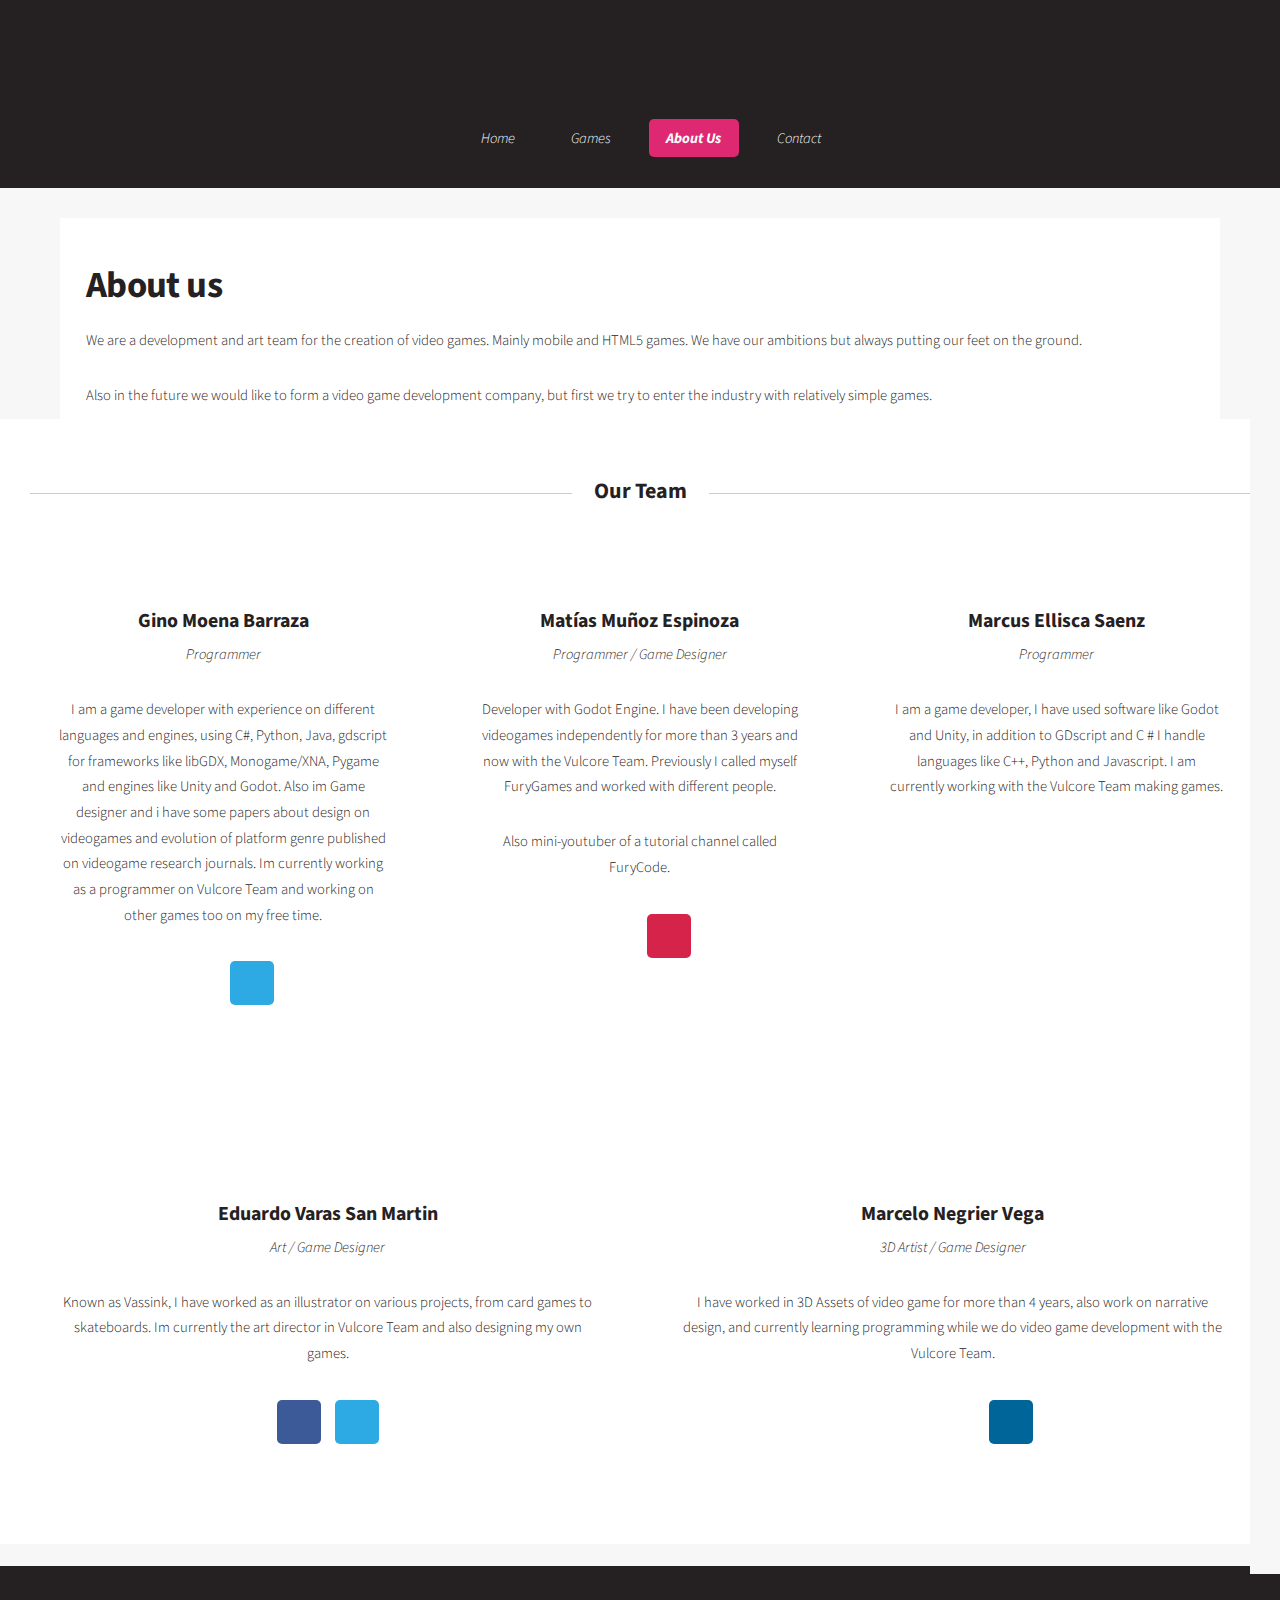
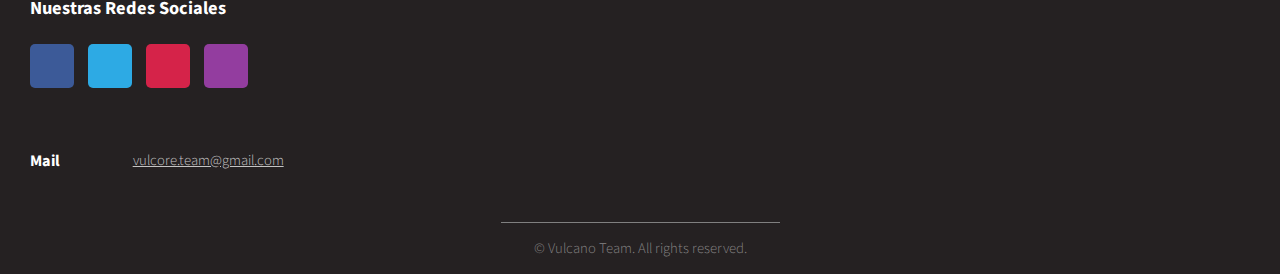
==== about.html @ 1174a791 "Cambios" ====
<!DOCTYPE HTML>
<html>
	<head>
		<title>About us Vulcore Team</title>
		<meta charset="utf-8" />
		<meta name="viewport" content="width=device-width, initial-scale=1, user-scalable=no" />
		<link rel="stylesheet" href="assets/css/main.css" />
		<link rel="icon" type="image/png" href="images/favicon.png">
	</head>
	<body class="right-sidebar is-preload">
		<div id="page-wrapper">

			<!-- Header -->
				<section id="header">

					<!-- Logo -->
						<a href="index.html" class="logo"></a>

					<!-- Nav -->
						<nav id="nav">
							<ul>
								<li><a href="index.html">Home</a></li>
								<li>
									<a href="#">Games</a>
									<ul>
										<li><a href="https://vulcoreteam.itch.io/gateguards">Gateguards (2020)</a></li>
										<li><a href="https://vulcoreteam.itch.io/crazy-crabs">Crazy Crabs (2020)</a></li>
									</ul>
								</li>
								<li class="current"><a href="about.html">About Us</a></li>
								<li><a href="contact.html">Contact</a></li>
							</ul>
						</nav>
				</section>

			<!-- Main -->
				<section id="main">
					<div class="container">
						<div class="container">

						<!-- Content -->
							<article class="box post">
								<header>
									<h2>About us</h2>
								</header>
								<p>
									We are a development and art team for the creation of video games. Mainly mobile and HTML5 games. We have our ambitions but always putting our feet on the ground.
								</p>
								<p>
									Also in the future we would like to form a video game development company, but first we try to enter the industry with relatively simple games.
								</p>
							</article>

						</div>
						<div class="row">
							<div class="col-12">

								<!-- Team -->
									<section id="team">
										<header class="major">
											<h2>Our Team</h2>
										</header>
										<div class="row">
											<div class="col-4 col-6-medium col-12-small">
												<section class="box team">
													<a href="#" class="featured"><img src="images/gino.jpg" alt="" /></a>
													<header>
														<h3>Gino Moena Barraza</h3>
														<p>Programmer</p>
													</header>
													<p>I am a game developer with experience on different languages and engines, using C#, Python, Java, gdscript for frameworks like libGDX, Monogame/XNA, Pygame and engines like Unity and Godot. Also im Game designer and i  have some papers about design on videogames and evolution of platform genre published on videogame research journals. Im currently working as a programmer on Vulcore Team and working on other games too on my free time.</p>
													<footer>
														<ul class="social">
															<li><a class="itch" href="https://ginomoena.itch.io/"><span class="label"></span></a></li>
															<li><a class="icon brands fa-twitter" href="https://twitter.com/ginomoena"><span class="label">Twitter</span></a></li>
														</ul>
													</footer>
												</section>
											</div>
											<div class="col-4 col-6-medium col-12-small">
												<section class="box team">
													<a href="#" class="featured"><img src="images/matias.jpg" alt="" /></a>
													<header>
														<h3>Matías Muñoz Espinoza</h3>
														<p>Programmer / Game Designer</p>
													</header>
													<p>Developer with Godot Engine. I have been developing videogames independently for more than 3 years and now with the Vulcore Team. Previously I called myself FuryGames and worked with different people.</p>
													<p>Also mini-youtuber of a tutorial channel called FuryCode.</p>
													<footer>
														<ul class="social">
															<li><a class="itch" href="https://furygames.itch.io/"><span class="label"></span></a></li>
															<li><a class="icon brands fa-youtube" href="https://www.youtube.com/channel/UCSQ1hjr0lhdMrqIXuoMk_UA"><span class="label">Youtube</span></a></li>
														</ul>
													</footer>
												</section>
											</div>
											<div class="col-4 col-6-medium col-12-small">
												<section class="box team">
													<a href="#" class="featured"><img src="images/marcus.jpg" alt="" /></a>
													<header>
														<h3>Marcus Ellisca Saenz</h3>
														<p>Programmer</p>
													</header>
													<p>I am a game developer, I have used software like Godot and Unity, in addition to GDscript and C # I handle languages ​​like C++, Python and Javascript. I am currently working with the Vulcore Team making games.</p>
													<footer>
														<ul class="social">
															<li><a class="itch" href="https://mkzuo.itch.io/"><span class="label"></span></a></li>
														</ul>
													</footer>
												</section>
											</div>
											<div class="col-6 col-6-medium col-12-small">
												<section class="box team">
													<a href="#" class="featured"><img src="images/eduardo.jpg" alt="" /></a>
													<header>
														<h3>Eduardo Varas San Martin</h3>
														<p>Art / Game Designer</p>
													</header>
													<p>Known as Vassink, I have worked as an illustrator on various projects, from card games to skateboards. Im currently the art director in Vulcore Team and also designing my own games.</p>
													<footer>
														<ul class="social">
															<li><a class="icon brands fa-facebook-f" href="https://www.facebook.com/vassinkArt/"><span class="label">Facebook</span></a></li>
															<li><a class="icon brands fa-twitter" href="https://twitter.com/vassink_"><span class="label">Twitter</span></a></li>
														</ul>
													</footer>
												</section>
											</div>
											<div class="col-6 col-12-medium col-12-small">
												<section class="box team">
													<a href="#" class="featured"><img src="images/marcelo.jpg" alt="" /></a>
													<header>
														<h3>Marcelo Negrier Vega</h3>
														<p>3D Artist / Game Designer</p>
													</header>
													<p>I have worked in 3D Assets of video game for more than 4 years, also work on narrative design, and currently learning programming while we do video game development with the Vulcore Team.</p>
													<footer>
														<ul class="social">
															<li><a class="sketchfab" href="https://sketchfab.com/Reirgen"><span class="label"></span></a></li>
															<li><a class="artstation" href="https://www.artstation.com/strell"><span class="label"></span></a></li>
															<li><a class="icon brands fa-linkedin-in" href="https://www.linkedin.com/in/marcelonegrier/"><span class="label">LinkedIn</span></a></li>
														</ul>
													</footer>
												</section>
											</div>
										</div>
									</section>
							</div>
						</div>
					</div>
				</section>

			<!-- Footer -->
				<section id="footer">
					<div class="container">
						<div id="footer-container" class="row">
							<div class="col-12">
								<section>
									<header>
										<h2>Nuestras Redes Sociales</h2>
									</header>
									<ul class="social">
										<li><a class="icon brands fa-facebook-f" href="https://www.facebook.com/VulcoreTeam/"><span class="label">Facebook</span></a></li>
										<li><a class="icon brands fa-twitter" href="https://twitter.com/Vulcore_Team"><span class="label">Twitter</span></a></li>
										<li><a class="icon brands fa-youtube" href="https://www.youtube.com/channel/UC_HPKXx9qZYIV3cTDqmwYTA/videos"><span class="label">Youtube</span></a></li>
										<li><a class="icon brands fa-instagram" href="https://www.instagram.com/vulcore/"><span class="label">Instagram</span></a></li>
										<li><a class="icon brands fa-github" href="https://github.com/TheVulcoreTeam/"><span class="label">Github</span></a></li>
									</ul>
									<ul class="contact">
										<li>
											<h3>Mail</h3>
											<p><a href="#">vulcore.team@gmail.com</a></p>
										</li>
									</ul>
								</section>
							</div>
							<div class="col-12">
								<!-- Copyright -->
									<div id="copyright">
										<ul class="links">
											<li>&copy; Vulcano Team. All rights reserved.</li>
										</ul>
									</div>

							</div>
						</div>
					</div>
				</section>

		</div>

		<!-- Scripts -->
			<script src="assets/js/jquery.min.js"></script>
			<script src="assets/js/jquery.dropotron.min.js"></script>
			<script src="assets/js/browser.min.js"></script>
			<script src="assets/js/breakpoints.min.js"></script>
			<script src="assets/js/util.js"></script>
			<script src="assets/js/main.js"></script>

	</body>
</html>
---- assets/css/main.css ----
@import url("fontawesome-all.min.css");
@import url("https://fonts.googleapis.com/css?family=Source+Sans+Pro:300,400,700,900,300italic");
html, body, div, span, applet, object,
iframe, h1, h2, h3, h4, h5, h6, p, blockquote,
pre, a, abbr, acronym, address, big, cite,
code, del, dfn, em, img, ins, kbd, q, s, samp,
small, strike, strong, sub, sup, tt, var, b,
u, i, center, dl, dt, dd, ol, ul, li, fieldset,
form, label, legend, table, caption, tbody,
tfoot, thead, tr, th, td, article, aside,
canvas, details, embed, figure, figcaption,
footer, header, hgroup, menu, nav, output, ruby,
section, summary, time, mark, audio, video {
	margin: 0;
	padding: 0;
	border: 0;
	font-size: 100%;
	font: inherit;
	vertical-align: baseline;}

article, aside, details, figcaption, figure,
footer, header, hgroup, menu, nav, section {
	display: block;}

body {
	line-height: 1;
}

ol, ul {
	list-style: none;
}

blockquote, q {
	quotes: none;
}

	blockquote:before, blockquote:after, q:before, q:after {
		content: '';
		content: none;
	}

table {
	border-collapse: collapse;
	border-spacing: 0;
}

body {
	-webkit-text-size-adjust: none;
}

mark {
	background-color: transparent;
	color: inherit;
}

input::-moz-focus-inner {
	border: 0;
	padding: 0;
}

input, select, textarea {
	-moz-appearance: none;
	-webkit-appearance: none;
	-ms-appearance: none;
	appearance: none;
}

/* Basic */

	html {
		box-sizing: border-box;
	}

	*, *:before, *:after {
		box-sizing: inherit;
	}

	body {
		background: #252122;
		background-image: url("images/bg02.png");
	}

		body.is-preload *, body.is-preload *:before, body.is-preload *:after {
			-moz-animation: none !important;
			-webkit-animation: none !important;
			-ms-animation: none !important;
			animation: none !important;
			-moz-transition: none !important;
			-webkit-transition: none !important;
			-ms-transition: none !important;
			transition: none !important;
		}

	body, input, textarea, select {
		font-family: 'Source Sans Pro';
		font-weight: 300;
		color: #252122;
		font-size: 14pt;
		line-height: 1.75em;
	}

	strong, b {
		color: #252122;
		font-weight: 400;
	}

	i, em {
		font-style: italic;
	}

	sub {
		position: relative;
		top: 0.5em;
		font-size: 0.8em;
	}

	sup {
		position: relative;
		top: -0.5em;
		font-size: 0.8em;
	}

	blockquote {
		border-left: solid 0.75em #dddddd;
		padding: 1em 0 1em 1.5em;
		font-style: italic;
	}

	h1, h2, h3, h4, h5, h6 {
		color: #252122;
		font-weight: 700;
	}

	h1 a, h2 a, h3 a, h4 a, h5 a, h6 a {
		color: inherit;
		text-decoration: none;
	}

	h2 {
		font-size: 1.5em;
	}

	h3 {
		font-size: 1.35em;
	}

	a {
		color: #d52349;
		text-decoration: underline;
	}

		a:hover {
			text-decoration: none;
		}

	br.clear {
		clear: both;
	}

	hr {
		border: 0;
		border-top: solid 1px #dddddd;
		height: 1px;
		margin: 2em 0 2em 0;
	}

	p, ul, ol, dl, table {
		margin-bottom: 2em;
	}

/* Container */

	.container {
		margin: 0 auto;
		max-width: 100%;
		width: 70em;
	}

		@media screen and (max-width: 1680px) {

			.container {
				width: 70em;
			}

		}

		@media screen and (max-width: 1280px) {

			.container {
				width: calc(100% - 60px);
			}

		}

		@media screen and (max-width: 980px) {

			.container {
				width: calc(100% - 80px);
			}

		}

		@media screen and (max-width: 736px) {

			.container {
				width: calc(100% - 40px);
			}

		}

/* Row */

	.row {
		display: flex;
		flex-wrap: wrap;
		box-sizing: border-box;
		align-items: stretch;
		background-color: white;
		margin-top: -20px;
	}

		.row > * {
			box-sizing: border-box;
		}

		.row.gtr-uniform > * > :last-child {
			margin-bottom: 0;
		}

		.row.aln-left {
			justify-content: flex-start;
		}

		.row.aln-center {
			justify-content: center;
		}

		.row.aln-right {
			justify-content: flex-end;
		}

		.row.aln-top {
			align-items: flex-start;
		}

		.row.aln-middle {
			align-items: center;
		}

		.row.aln-bottom {
			align-items: flex-end;
		}

		.row > .imp {
			order: -1;
		}

		.row > .col-1 {
			width: 8.33333%;
		}

		.row > .off-1 {
			margin-left: 8.33333%;
		}

		.row > .col-2 {
			width: 16.66667%;
		}

		.row > .off-2 {
			margin-left: 16.66667%;
		}

		.row > .col-3 {
			width: 25%;
		}

		.row > .off-3 {
			margin-left: 25%;
		}

		.row > .col-4 {
			width: 33.33333%;
		}

		.row > .off-4 {
			margin-left: 33.33333%;
		}

		.row > .col-5 {
			width: 41.66667%;
		}

		.row > .off-5 {
			margin-left: 41.66667%;
		}

		.row > .col-6 {
			width: 50%;
		}

		.row > .off-6 {
			margin-left: 50%;
		}

		.row > .col-7 {
			width: 58.33333%;
		}

		.row > .off-7 {
			margin-left: 58.33333%;
		}

		.row > .col-8 {
			width: 66.66667%;
		}

		.row > .off-8 {
			margin-left: 66.66667%;
		}

		.row > .col-9 {
			width: 75%;
		}

		.row > .off-9 {
			margin-left: 75%;
		}

		.row > .col-10 {
			width: 83.33333%;
		}

		.row > .off-10 {
			margin-left: 83.33333%;
		}

		.row > .col-11 {
			width: 91.66667%;
		}

		.row > .off-11 {
			margin-left: 91.66667%;
		}

		.row > .col-12 {
			width: 100%;
		}

		.row > .off-12 {
			margin-left: 100%;
		}

		.row.gtr-0 {
			margin-top: 0px;
			margin-left: 0px;
		}

			.row.gtr-0 > * {
				padding: 0px 0 0 0px;
			}

			.row.gtr-0.gtr-uniform {
				margin-top: 0px;
			}

				.row.gtr-0.gtr-uniform > * {
					padding-top: 0px;
				}

		.row.gtr-25 {
			margin-top: -12.5px;
			margin-left: -12.5px;
		}

			.row.gtr-25 > * {
				padding: 12.5px 0 0 12.5px;
			}

			.row.gtr-25.gtr-uniform {
				margin-top: -12.5px;
			}

				.row.gtr-25.gtr-uniform > * {
					padding-top: 12.5px;
				}

		.row.gtr-50 {
			margin-top: -25px;
			margin-left: -25px;
		}

			.row.gtr-50 > * {
				padding: 25px 0 0 25px;
			}

			.row.gtr-50.gtr-uniform {
				margin-top: -25px;
			}

				.row.gtr-50.gtr-uniform > * {
					padding-top: 25px;
				}

		.row {
			margin-top: -50px;
			margin-left: -50px;
		}

			.row > * {
				padding: 50px 0 0 50px;
			}

			.row.gtr-uniform {
				margin-top: -50px;
			}

				.row.gtr-uniform > * {
					padding-top: 50px;
				}

		.row.gtr-150 {
			margin-top: -75px;
			margin-left: -75px;
		}

			.row.gtr-150 > * {
				padding: 75px 0 0 75px;
			}

			.row.gtr-150.gtr-uniform {
				margin-top: -75px;
			}

				.row.gtr-150.gtr-uniform > * {
					padding-top: 75px;
				}

		.row.gtr-200 {
			margin-top: -100px;
			margin-left: -100px;
		}

			.row.gtr-200 > * {
				padding: 100px 0 0 100px;
			}

			.row.gtr-200.gtr-uniform {
				margin-top: -100px;
			}

				.row.gtr-200.gtr-uniform > * {
					padding-top: 100px;
				}

		@media screen and (max-width: 1680px) {

			.row {
				display: flex;
				flex-wrap: wrap;
				box-sizing: border-box;
				align-items: stretch;
			}

				.row > * {
					box-sizing: border-box;
				}

				.row.gtr-uniform > * > :last-child {
					margin-bottom: 0;
				}

				.row.aln-left {
					justify-content: flex-start;
				}

				.row.aln-center {
					justify-content: center;
				}

				.row.aln-right {
					justify-content: flex-end;
				}

				.row.aln-top {
					align-items: flex-start;
				}

				.row.aln-middle {
					align-items: center;
				}

				.row.aln-bottom {
					align-items: flex-end;
				}

				.row > .imp-xlarge {
					order: -1;
				}

				.row > .col-1-xlarge {
					width: 8.33333%;
				}

				.row > .off-1-xlarge {
					margin-left: 8.33333%;
				}

				.row > .col-2-xlarge {
					width: 16.66667%;
				}

				.row > .off-2-xlarge {
					margin-left: 16.66667%;
				}

				.row > .col-3-xlarge {
					width: 25%;
				}

				.row > .off-3-xlarge {
					margin-left: 25%;
				}

				.row > .col-4-xlarge {
					width: 33.33333%;
				}

				.row > .off-4-xlarge {
					margin-left: 33.33333%;
				}

				.row > .col-5-xlarge {
					width: 41.66667%;
				}

				.row > .off-5-xlarge {
					margin-left: 41.66667%;
				}

				.row > .col-6-xlarge {
					width: 50%;
				}

				.row > .off-6-xlarge {
					margin-left: 50%;
				}

				.row > .col-7-xlarge {
					width: 58.33333%;
				}

				.row > .off-7-xlarge {
					margin-left: 58.33333%;
				}

				.row > .col-8-xlarge {
					width: 66.66667%;
				}

				.row > .off-8-xlarge {
					margin-left: 66.66667%;
				}

				.row > .col-9-xlarge {
					width: 75%;
				}

				.row > .off-9-xlarge {
					margin-left: 75%;
				}

				.row > .col-10-xlarge {
					width: 83.33333%;
				}

				.row > .off-10-xlarge {
					margin-left: 83.33333%;
				}

				.row > .col-11-xlarge {
					width: 91.66667%;
				}

				.row > .off-11-xlarge {
					margin-left: 91.66667%;
				}

				.row > .col-12-xlarge {
					width: 100%;
				}

				.row > .off-12-xlarge {
					margin-left: 100%;
				}

				.row.gtr-0 {
					margin-top: 0px;
					margin-left: 0px;
				}

					.row.gtr-0 > * {
						padding: 0px 0 0 0px;
					}

					.row.gtr-0.gtr-uniform {
						margin-top: 0px;
					}

						.row.gtr-0.gtr-uniform > * {
							padding-top: 0px;
						}

				.row.gtr-25 {
					margin-top: -12.5px;
					margin-left: -12.5px;
				}

					.row.gtr-25 > * {
						padding: 12.5px 0 0 12.5px;
					}

					.row.gtr-25.gtr-uniform {
						margin-top: -12.5px;
					}

						.row.gtr-25.gtr-uniform > * {
							padding-top: 12.5px;
						}

				.row.gtr-50 {
					margin-top: -25px;
					margin-left: -25px;
				}

					.row.gtr-50 > * {
						padding: 25px 0 0 25px;
					}

					.row.gtr-50.gtr-uniform {
						margin-top: -25px;
					}

						.row.gtr-50.gtr-uniform > * {
							padding-top: 25px;
						}

				.row {
					margin-top: -50px;
					margin-left: -50px;
				}

					.row > * {
						padding: 0px 0 0 50px;
					}

					.row.gtr-uniform {
						margin-top: -50px;
					}

						.row.gtr-uniform > * {
							padding-top: 50px;
						}

				.row.gtr-150 {
					margin-top: -75px;
					margin-left: -75px;
				}

					.row.gtr-150 > * {
						padding: 75px 0 0 75px;
					}

					.row.gtr-150.gtr-uniform {
						margin-top: -75px;
					}

						.row.gtr-150.gtr-uniform > * {
							padding-top: 75px;
						}

				.row.gtr-200 {
					margin-top: -100px;
					margin-left: -100px;
				}

					.row.gtr-200 > * {
						padding: 100px 0 0 100px;
					}

					.row.gtr-200.gtr-uniform {
						margin-top: -100px;
					}

						.row.gtr-200.gtr-uniform > * {
							padding-top: 100px;
						}

		}

		@media screen and (max-width: 1280px) {

			.row {
				display: flex;
				flex-wrap: wrap;
				box-sizing: border-box;
				align-items: stretch;
			}

				.row > * {
					box-sizing: border-box;
				}

				.row.gtr-uniform > * > :last-child {
					margin-bottom: 0;
				}

				.row.aln-left {
					justify-content: flex-start;
				}

				.row.aln-center {
					justify-content: center;
				}

				.row.aln-right {
					justify-content: flex-end;
				}

				.row.aln-top {
					align-items: flex-start;
				}

				.row.aln-middle {
					align-items: center;
				}

				.row.aln-bottom {
					align-items: flex-end;
				}

				.row > .imp-large {
					order: -1;
				}

				.row > .col-1-large {
					width: 8.33333%;
				}

				.row > .off-1-large {
					margin-left: 8.33333%;
				}

				.row > .col-2-large {
					width: 16.66667%;
				}

				.row > .off-2-large {
					margin-left: 16.66667%;
				}

				.row > .col-3-large {
					width: 25%;
				}

				.row > .off-3-large {
					margin-left: 25%;
				}

				.row > .col-4-large {
					width: 33.33333%;
				}

				.row > .off-4-large {
					margin-left: 33.33333%;
				}

				.row > .col-5-large {
					width: 41.66667%;
				}

				.row > .off-5-large {
					margin-left: 41.66667%;
				}

				.row > .col-6-large {
					width: 50%;
				}

				.row > .off-6-large {
					margin-left: 50%;
				}

				.row > .col-7-large {
					width: 58.33333%;
				}

				.row > .off-7-large {
					margin-left: 58.33333%;
				}

				.row > .col-8-large {
					width: 66.66667%;
				}

				.row > .off-8-large {
					margin-left: 66.66667%;
				}

				.row > .col-9-large {
					width: 75%;
				}

				.row > .off-9-large {
					margin-left: 75%;
				}

				.row > .col-10-large {
					width: 83.33333%;
				}

				.row > .off-10-large {
					margin-left: 83.33333%;
				}

				.row > .col-11-large {
					width: 91.66667%;
				}

				.row > .off-11-large {
					margin-left: 91.66667%;
				}

				.row > .col-12-large {
					width: 100%;
				}

				.row > .off-12-large {
					margin-left: 100%;
				}

				.row.gtr-0 {
					margin-top: 0px;
					margin-left: 0px;
				}

					.row.gtr-0 > * {
						padding: 0px 0 0 0px;
					}

					.row.gtr-0.gtr-uniform {
						margin-top: 0px;
					}

						.row.gtr-0.gtr-uniform > * {
							padding-top: 0px;
						}

				.row.gtr-25 {
					margin-top: -7.5px;
					margin-left: -7.5px;
				}

					.row.gtr-25 > * {
						padding: 7.5px 0 0 7.5px;
					}

					.row.gtr-25.gtr-uniform {
						margin-top: -7.5px;
					}

						.row.gtr-25.gtr-uniform > * {
							padding-top: 7.5px;
						}

				.row.gtr-50 {
					margin-top: -15px;
					margin-left: -15px;
				}

					.row.gtr-50 > * {
						padding: 15px 0 0 15px;
					}

					.row.gtr-50.gtr-uniform {
						margin-top: -15px;
					}

						.row.gtr-50.gtr-uniform > * {
							padding-top: 15px;
						}

				.row {
					margin-top: -30px;
					margin-left: -30px;
				}

					.row > * {
						padding: 30px 0 0 30px;
					}

					.row.gtr-uniform {
						margin-top: -30px;
					}

						.row.gtr-uniform > * {
							padding-top: 30px;
						}

				.row.gtr-150 {
					margin-top: -45px;
					margin-left: -45px;
				}

					.row.gtr-150 > * {
						padding: 45px 0 0 45px;
					}

					.row.gtr-150.gtr-uniform {
						margin-top: -45px;
					}

						.row.gtr-150.gtr-uniform > * {
							padding-top: 45px;
						}

				.row.gtr-200 {
					margin-top: -60px;
					margin-left: -60px;
				}

					.row.gtr-200 > * {
						padding: 60px 0 0 60px;
					}

					.row.gtr-200.gtr-uniform {
						margin-top: -60px;
					}

						.row.gtr-200.gtr-uniform > * {
							padding-top: 60px;
						}

		}

		@media screen and (max-width: 980px) {

			.row {
				display: flex;
				flex-wrap: wrap;
				box-sizing: border-box;
				align-items: stretch;
			}

				.row > * {
					box-sizing: border-box;
				}

				.row.gtr-uniform > * > :last-child {
					margin-bottom: 0;
				}

				.row.aln-left {
					justify-content: flex-start;
				}

				.row.aln-center {
					justify-content: center;
				}

				.row.aln-right {
					justify-content: flex-end;
				}

				.row.aln-top {
					align-items: flex-start;
				}

				.row.aln-middle {
					align-items: center;
				}

				.row.aln-bottom {
					align-items: flex-end;
				}

				.row > .imp-medium {
					order: -1;
				}

				.row > .col-1-medium {
					width: 8.33333%;
				}

				.row > .off-1-medium {
					margin-left: 8.33333%;
				}

				.row > .col-2-medium {
					width: 16.66667%;
				}

				.row > .off-2-medium {
					margin-left: 16.66667%;
				}

				.row > .col-3-medium {
					width: 25%;
				}

				.row > .off-3-medium {
					margin-left: 25%;
				}

				.row > .col-4-medium {
					width: 33.33333%;
				}

				.row > .off-4-medium {
					margin-left: 33.33333%;
				}

				.row > .col-5-medium {
					width: 41.66667%;
				}

				.row > .off-5-medium {
					margin-left: 41.66667%;
				}

				.row > .col-6-medium {
					width: 50%;
				}

				.row > .off-6-medium {
					margin-left: 50%;
				}

				.row > .col-7-medium {
					width: 58.33333%;
				}

				.row > .off-7-medium {
					margin-left: 58.33333%;
				}

				.row > .col-8-medium {
					width: 66.66667%;
				}

				.row > .off-8-medium {
					margin-left: 66.66667%;
				}

				.row > .col-9-medium {
					width: 75%;
				}

				.row > .off-9-medium {
					margin-left: 75%;
				}

				.row > .col-10-medium {
					width: 83.33333%;
				}

				.row > .off-10-medium {
					margin-left: 83.33333%;
				}

				.row > .col-11-medium {
					width: 91.66667%;
				}

				.row > .off-11-medium {
					margin-left: 91.66667%;
				}

				.row > .col-12-medium {
					width: 100%;
				}

				.row > .off-12-medium {
					margin-left: 100%;
				}

				.row.gtr-0 {
					margin-top: 0px;
					margin-left: 0px;
				}

					.row.gtr-0 > * {
						padding: 0px 0 0 0px;
					}

					.row.gtr-0.gtr-uniform {
						margin-top: 0px;
					}

						.row.gtr-0.gtr-uniform > * {
							padding-top: 0px;
						}

				.row.gtr-25 {
					margin-top: -10px;
					margin-left: -10px;
				}

					.row.gtr-25 > * {
						padding: 10px 0 0 10px;
					}

					.row.gtr-25.gtr-uniform {
						margin-top: -10px;
					}

						.row.gtr-25.gtr-uniform > * {
							padding-top: 10px;
						}

				.row.gtr-50 {
					margin-top: -20px;
					margin-left: -20px;
				}

					.row.gtr-50 > * {
						padding: 20px 0 0 20px;
					}

					.row.gtr-50.gtr-uniform {
						margin-top: -20px;
					}

						.row.gtr-50.gtr-uniform > * {
							padding-top: 20px;
						}

				.row {
					margin-top: -40px;
					margin-left: -40px;
				}

					.row > * {
						padding: 40px 0 0 40px;
					}

					.row.gtr-uniform {
						margin-top: -40px;
					}

						.row.gtr-uniform > * {
							padding-top: 40px;
						}

				.row.gtr-150 {
					margin-top: -60px;
					margin-left: -60px;
				}

					.row.gtr-150 > * {
						padding: 60px 0 0 60px;
					}

					.row.gtr-150.gtr-uniform {
						margin-top: -60px;
					}

						.row.gtr-150.gtr-uniform > * {
							padding-top: 60px;
						}

				.row.gtr-200 {
					margin-top: -80px;
					margin-left: -80px;
				}

					.row.gtr-200 > * {
						padding: 80px 0 0 80px;
					}

					.row.gtr-200.gtr-uniform {
						margin-top: -80px;
					}

						.row.gtr-200.gtr-uniform > * {
							padding-top: 80px;
						}

		}

		@media screen and (max-width: 736px) {

			.row {
				display: flex;
				flex-wrap: wrap;
				box-sizing: border-box;
				align-items: stretch;
			}

				.row > * {
					box-sizing: border-box;
				}

				.row.gtr-uniform > * > :last-child {
					margin-bottom: 0;
				}

				.row.aln-left {
					justify-content: flex-start;
				}

				.row.aln-center {
					justify-content: center;
				}

				.row.aln-right {
					justify-content: flex-end;
				}

				.row.aln-top {
					align-items: flex-start;
				}

				.row.aln-middle {
					align-items: center;
				}

				.row.aln-bottom {
					align-items: flex-end;
				}

				.row > .imp-small {
					order: -1;
				}

				.row > .col-1-small {
					width: 8.33333%;
				}

				.row > .off-1-small {
					margin-left: 8.33333%;
				}

				.row > .col-2-small {
					width: 16.66667%;
				}

				.row > .off-2-small {
					margin-left: 16.66667%;
				}

				.row > .col-3-small {
					width: 25%;
				}

				.row > .off-3-small {
					margin-left: 25%;
				}

				.row > .col-4-small {
					width: 33.33333%;
				}

				.row > .off-4-small {
					margin-left: 33.33333%;
				}

				.row > .col-5-small {
					width: 41.66667%;
				}

				.row > .off-5-small {
					margin-left: 41.66667%;
				}

				.row > .col-6-small {
					width: 50%;
				}

				.row > .off-6-small {
					margin-left: 50%;
				}

				.row > .col-7-small {
					width: 58.33333%;
				}

				.row > .off-7-small {
					margin-left: 58.33333%;
				}

				.row > .col-8-small {
					width: 66.66667%;
				}

				.row > .off-8-small {
					margin-left: 66.66667%;
				}

				.row > .col-9-small {
					width: 75%;
				}

				.row > .off-9-small {
					margin-left: 75%;
				}

				.row > .col-10-small {
					width: 83.33333%;
				}

				.row > .off-10-small {
					margin-left: 83.33333%;
				}

				.row > .col-11-small {
					width: 91.66667%;
				}

				.row > .off-11-small {
					margin-left: 91.66667%;
				}

				.row > .col-12-small {
					width: 100%;
				}

				.row > .off-12-small {
					margin-left: 100%;
				}

				.row.gtr-0 {
					margin-top: 0px;
					margin-left: 0px;
				}

					.row.gtr-0 > * {
						padding: 0px 0 0 0px;
					}

					.row.gtr-0.gtr-uniform {
						margin-top: 0px;
					}

						.row.gtr-0.gtr-uniform > * {
							padding-top: 0px;
						}

				.row.gtr-25 {
					margin-top: -5px;
					margin-left: -5px;
				}

					.row.gtr-25 > * {
						padding: 5px 0 0 5px;
					}

					.row.gtr-25.gtr-uniform {
						margin-top: -5px;
					}

						.row.gtr-25.gtr-uniform > * {
							padding-top: 5px;
						}

				.row.gtr-50 {
					margin-top: -10px;
					margin-left: -10px;
				}

					.row.gtr-50 > * {
						padding: 10px 0 0 10px;
					}

					.row.gtr-50.gtr-uniform {
						margin-top: -10px;
					}

						.row.gtr-50.gtr-uniform > * {
							padding-top: 10px;
						}

				.row {
					margin-top: -20px;
					margin-left: -20px;
				}

					.row > * {
						padding: 20px 0 0 20px;
					}

					.row.gtr-uniform {
						margin-top: -20px;
					}

						.row.gtr-uniform > * {
							padding-top: 20px;
						}

				.row.gtr-150 {
					margin-top: -30px;
					margin-left: -30px;
				}

					.row.gtr-150 > * {
						padding: 30px 0 0 30px;
					}

					.row.gtr-150.gtr-uniform {
						margin-top: -30px;
					}

						.row.gtr-150.gtr-uniform > * {
							padding-top: 30px;
						}

				.row.gtr-200 {
					margin-top: -40px;
					margin-left: -40px;
				}

					.row.gtr-200 > * {
						padding: 40px 0 0 40px;
					}

					.row.gtr-200.gtr-uniform {
						margin-top: -40px;
					}

						.row.gtr-200.gtr-uniform > * {
							padding-top: 40px;
						}

		}

/* Form */

	form label {
		display: block;
		color: #252122;
		font-weight: 400;
		margin: 0 0 0.5em 0;
	}

	form input[type=text],
	form input[type=email],
	form input[type=password],
	form select,
	form textarea {
		-webkit-appearance: none;
		display: block;
		border: 0;
		padding: 0.75em 1em;
		font-size: 1em;
		border-radius: 5px;
		border: solid 1px #dddddd;
		background: #fff;
		width: 100%;
	}

		form input[type=text]:focus,
		form input[type=email]:focus,
		form input[type=password]:focus,
		form select:focus,
		form textarea:focus {
			box-shadow: inset 0px 0px 1px 1px #43bff0;
		}

	form textarea {
		height: 15em;
	}

	form ::-webkit-input-placeholder {
		color: #555 !important;
	}

	form :-moz-placeholder {
		color: #555 !important;
	}

	form ::-moz-placeholder {
		color: #555 !important;
	}

	form :-ms-input-placeholder {
		color: #555 !important;
	}

	form ::-moz-focus-inner {
		border: 0;
	}

/* Tables */

	table {
		width: 100%;
	}

		table tr {
			border-top: solid 1px #dddddd;
		}

			table tr:first-child {
				border-top: 0;
			}

		table td {
			padding: 0.5em 1em 0.5em 1em;
		}

		table th {
			text-align: left;
			padding: 0.5em 1em 0.5em 1em;
			font-weight: 700;
			margin: 0 0 1em 0;
		}

		table thead {
			border-bottom: solid 2px #dddddd;
		}

/* Section/Article */

	section, article {
		margin-bottom: 2.5em;
	}

		section > :last-child, section:last-child, article > :last-child, article:last-child {
			margin-bottom: 0;
		}

	header {
		margin: 0 0 1.5em 0;
	}

		header > p {
			display: block;
			font-style: italic;
			margin: 0.5em 0 0 0;
			padding-bottom: 0.5em;
		}

		header.major {
			position: relative;
			text-align: center;
			border-top: solid 1px #ccc;
			top: 1em;
			margin: 0 0 3em 0;
		}

			header.major h2 {
				background: #fff;
				position: relative;
				top: -0.65em;
				display: inline;
				margin: 0;
				padding: 0 1em 0 1em;
			}

	footer {
		margin: 2.25em 0 0 0;
	}

/* Box */

#team {
	margin-top: 2em;
}

/* Box */

	.box {
		background: #ffffff;
	
		padding: 2.75em 1.75em 2.75em 1.75em;
	}

		.box .image.featured {
			position: relative;
			width: auto;
			left: 1.75em;
			top: 1.75em;
			margin: -4.5em 0 4.25em -3.5em;
		}

		.box.post header {
			padding-top: 1em;
			margin: 0 0 2em 0;
		}

		.box.post h2 {
			font-size: 2.5em;
			letter-spacing: -0.015em;
		}

		.box.post header > p {
			margin-top: 1.25em;
			font-size: 1.25em;
		}

		.box footer ul.actions {
			margin-bottom: 0;
		}

/* Button */

	input[type="button"],
	input[type="submit"],
	input[type="reset"],
	button,
	.button {
		-webkit-appearance: none;
		display: inline-block;
		text-decoration: none;
		cursor: pointer;
		border: 0;
		border-radius: 5px;
		background: #d52349;
		color: #fff !important;
		font-weight: 700;
		outline: 0;
		font-size: 1.1em;
		padding: 0.65em 1.5em 0.65em 1.5em;
		text-align: center;
		-moz-transition: background-color .25s ease-in-out;
		-webkit-transition: background-color .25s ease-in-out;
		-ms-transition: background-color .25s ease-in-out;
		transition: background-color .25s ease-in-out;
	}

		input[type="button"]:hover,
		input[type="submit"]:hover,
		input[type="reset"]:hover,
		button:hover,
		.button:hover {
			background: #e53359;
		}

		input[type="button"]:active,
		input[type="submit"]:active,
		input[type="reset"]:active,
		button:active,
		.button:active {
			background: #c51349;
		}

		input[type="button"].alt,
		input[type="submit"].alt,
		input[type="reset"].alt,
		button.alt,
		.button.alt {
			background: #252122;
		}

			input[type="button"].alt:hover,
			input[type="submit"].alt:hover,
			input[type="reset"].alt:hover,
			button.alt:hover,
			.button.alt:hover {
				background: #353132;
			}

			input[type="button"].alt:active,
			input[type="submit"].alt:active,
			input[type="reset"].alt:active,
			button.alt:active,
			.button.alt:active {
				background: #151112;
			}

		input[type="button"].icon:before,
		input[type="submit"].icon:before,
		input[type="reset"].icon:before,
		button.icon:before,
		.button.icon:before {
			opacity: 0.35;
			position: relative;
			top: 0.05em;
			margin-right: 0.75em;
		}

		input[type="button"].large,
		input[type="submit"].large,
		input[type="reset"].large,
		button.large,
		.button.large {
			font-size: 1.5em;
			padding: 0.75em 1.5em 0.75em 1.5em;
		}

/* Team */

	.team {
		justify-content: center;
		text-align: center;
	 }


	 .team img{
		width: 200px;
		border-radius: 100px;
		

	 }


/* Image */

	.image {
		display: inline-block;
		outline: 0;
	}

		.image img {
			display: block;
			width: 100%;
		}

		.image.centered {
			display: block;
			margin: 0 0 2em 0;
		}

			.image.centered img {
				margin: 0 auto;
				width: auto;
			}

		.image.featured {
			display: block;
			width: 100%;
			margin: 0 0 2em 0;
		}

		.image.left {
			float: left;
			margin: 0 2em 2em 0;
		}

/* List */

	ul {
		list-style: disc;
		padding-left: 1em;
	}

		ul li {
			padding-left: 0.5em;
		}

	ol {
		list-style: decimal;
		padding-left: 1.25em;
	}

		ol li {
			padding-left: 0.25em;
		}

/* Actions */

	ul.actions {
		list-style: none;
		padding-left: 0;
	}

		ul.actions li {
			display: inline-block;
			margin-left: 1em;
			padding-left: 0;
		}

			ul.actions li:first-child {
				margin-left: 0;
			}

/* Links */

	ul.links {
		list-style: none;
		padding-left: 0;
	}

		ul.links li {
			display: inline-block;
			border-left: solid 1px rgba(255, 255, 255, 0.05);
			padding: 0 0 0 1em;
			margin: 0 0 0 1em;
		}

			ul.links li:first-child {
				border-left: 0;
				padding-left: 0;
				margin-left: 0;
			}

/* Contact */

	ul.contact {
		list-style: none;
		padding-left: 0;
	}

		ul.contact li {
			position: relative;
			border-top: solid 1px #ddd;
			padding: 1.3em 0 1.3em 7em;
		}

			ul.contact li h3 {
				position: absolute;
				left: 0;
				top: 1.3em;
				font-size: 1.1em;
			}

			ul.contact li p {
				margin: 0;
			}

			ul.contact li:first-child {
				padding-top: 0;
				border-top: 0;
			}

				ul.contact li:first-child h3 {
					top: 0;
				}

/* Dates */

	ul.dates {
		list-style: none;
		padding-left: 0;
	}

		ul.dates li {
			position: relative;
			border-top: solid 1px #ddd;
			padding: 1.3em 0 1.3em 6.75em;
		}

		ul.dates .date {
			display: block;
			position: absolute;
			left: 0;
			top: 1.3em;
			background-color: #d52349;
			height: 3.5em;
			text-align: center;
			color: #fff;
			line-height: 1em;
			border-top-left-radius: 5px;
			border-bottom-left-radius: 5px;
			padding: 0.5em 0.75em 0 1em;
		}

			ul.dates .date:after {
				content: '';
				position: absolute;
				bottom: 0;
				right: -1.2em;
				border-left: solid 1.25em #d52349;
				border-top: solid 1.8em transparent;
				border-bottom: solid 1.8em transparent;
			}

			ul.dates .date strong {
				display: block;
				font-size: 1.75em;
				padding-top: 0.15em;
			}

		ul.dates h3 {
			font-size: 1.1em;
		}

		ul.dates p {
			margin: 0;
		}

		ul.dates li:first-child {
			border-top: 0;
			padding-top: 0;
		}

			ul.dates li:first-child .date {
				top: 0;
			}

/* Divided */

	ul.divided {
		list-style: none;
		padding-left: 0;
	}

		ul.divided li {
			border-top: solid 1px #ddd;
			padding: 1em 0 1em 0;
		}

			ul.divided li:first-child {
				border-top: 0;
				padding-top: 0;
			}

/* Social */

	ul.social {
		list-style: none;
		padding-left: 0;
		overflow: hidden;
		cursor: default;
		margin: 0 0 3.25em 0;
	}

		ul.social li {
			display: inline-block;
			padding-left: 0;
			margin-left: 0.75em;
			vertical-align: top;
		}

			ul.social li:first-child {
				margin-left: 0;
			}

			ul.social li a {
				display: inline-block;
				width: 3em;
				height: 3em;
				text-align: center;
				border-radius: 5px;
				-moz-transition: background-color .25s ease-in-out;
				-webkit-transition: background-color .25s ease-in-out;
				-ms-transition: background-color .25s ease-in-out;
				transition: background-color .25s ease-in-out;
			}

				ul.social li a:before {
					color: #fff;
					font-size: 2em;
					line-height: 1.5em;
				}

				ul.social li a.fa-facebook-f {
					background: #3c5a98;
				}

					ul.social li a.fa-facebook-f:hover {
						background: #4c6aa8;
					}

				ul.social li a.fa-twitter {
					background: #2daae4;
				}

					ul.social li a.fa-twitter:hover {
						background: #3dbaf4;
					}

				ul.social li a.fa-youtube {
					background: #d52349;
				}

					ul.social li a.fa-youtube:hover {
						background: #d44558;
					}

				ul.social li a.fa-linkedin-in {
					background: #006599;
				}

					ul.social li a.fa-linkedin-in:hover {
						background: #1075a9;
					}

				ul.social li a.fa-instagram {
					background: #933d9f;
				}

					ul.social li a.fa-instagram:hover {
						background: #aa4fb7;
					}

				.itch {
					background-image: url("images/itch.png");
					background-repeat: no-repeat;
					background-position: center;
					background-size: cover;
					margin-top: 0px;
					
				}

					.itch:hover {
						background-image: url("images/itchhover.png");
					}

				.artstation {
					background-image: url("images/artStation.png");
					background-repeat: no-repeat;
					background-position: center;
					background-size: cover;
					margin-top: 0px;
					
				}

					.artstation:hover {
						background-image: url("images/artStationhover.png");
					}

				.sketchfab {
					background-image: url("images/sketch.png");
					background-repeat: no-repeat;
					background-position: center;
					background-size: cover;
					margin-top: 0px;
					
				}

					.sketchfab:hover {
						background-image: url("images/sketchhover.png");
					}

				

/* Icons */

	.icon {
		text-decoration: none;
		position: relative;
		text-decoration: none;
	}

		.icon:before {
			-moz-osx-font-smoothing: grayscale;
			-webkit-font-smoothing: antialiased;
			display: inline-block;
			font-style: normal;
			font-variant: normal;
			text-rendering: auto;
			line-height: 1;
			text-transform: none !important;
			font-family: 'Font Awesome 5 Free';
			font-weight: 400;
		}

		.icon.solid:before {
			font-weight: 900;
		}

		.icon.brands:before {
			font-family: 'Font Awesome 5 Brands';
		}

		.icon:before {
			line-height: inherit;
		}

		.icon > .label {
			display: none;
		}

		.icon.featured {
			position: relative;
			display: inline-block;
			background-color: #d52349;
			width: 9em;
			padding: 1.75em 0 0.75em 0;
			border-top-left-radius: 5px;
			border-top-right-radius: 5px;
			margin: 0 0 4.5em 0;
			cursor: default;
		}

			.icon.featured:before {
				font-size: 4.5em;
				line-height: 1em;
				color: #fff;
			}

			.icon.featured:after {
				content: '';
				position: absolute;
				bottom: -1.95em;
				left: 0;
				border-top: solid 2em #d52349;
				border-left: solid 4.5em transparent;
				border-right: solid 4.5em transparent;
			}

			.icon.featured.alt {
				background-color: #252122;
			}

				.icon.featured.alt:after {
					border-top-color: #252122;
				}

			.icon.featured.alt2 {
				background-color: #827a7c;
			}

				.icon.featured.alt2:after {
					border-top-color: #827a7c;
				}

/* Page Wrapper */

	#page-wrapper > section {
		margin-bottom: 0;
	}

/* Header */

	#header {
		position: relative;
		background: #252021;
		/* border-bottom: solid 1px #ccc; */
		padding: 1em 0 0 0;
		text-align: center;
	}
/* Logo */		
.logo {
	width: 350px;
	height: 80px;
	background-image: url("images/logovulcore.svg");
	background-repeat: no-repeat;
	background-position: center;
	background-size: cover;
	display: inline-block;
}

.logo:hover {
	background-image: url("images/logovulcorehover.svg");
}
/* Nav */

	#nav {
		margin: 1.5em 0;
	}

		#nav > ul {
			margin: 0;
		}

			#nav > ul > li {
				display: inline-block;
				font-style: italic;
				margin: 0 0.35em 0 0.35em;
			}

				#nav > ul > li > ul {
					display: none;
				}

				#nav > ul > li > a {
					border-radius: 5px;
					color: #ffffff;
					text-decoration: none;
					padding: 0.6em 1.2em 0.6em 1.2em;
					-moz-transition: background-color .25s ease-in-out;
					-webkit-transition: background-color .25s ease-in-out;
					-ms-transition: background-color .25s ease-in-out;
					transition: background-color .25s ease-in-out;
					outline: 0;
				}

				#nav > ul > li:hover > a, #nav > ul > li.active > a {
					background: #e7632c;
				}

				#nav > ul > li.current > a {
					background: #de2871;
					color: #fff !important;
					font-weight: 700;
				}

	.dropotron {
		border-radius: 5px;
		background-color: #252122;
		background-color: rgba(34, 30, 31, 0.98);
		padding: 1.25em 1.5em 1.25em 1.5em;
		font-style: italic;
		min-width: 13em;
		box-shadow: 0px 8px 15px 0px rgba(0, 0, 0, 0.5);
		text-align: center;
		font-size: 18px;
		margin-top: -1.25em;
		margin-left: -1px;
		list-style: none;
	}

		.dropotron a, .dropotron span {
			color: #aaa;
			text-decoration: none;
			-moz-transition: color .25s ease-in-out;
			-webkit-transition: color .25s ease-in-out;
			-ms-transition: color .25s ease-in-out;
			transition: color .25s ease-in-out;
		}

		.dropotron li {
			padding: 0.25em 0 0.25em 0;
		}

			.dropotron li:hover > a, .dropotron li:hover > span {
				color: #fff;
			}

		.dropotron.level-0 {
			margin-top: 2em;
		}

			.dropotron.level-0:before {
				content: '';
				display: block;
				position: absolute;
				left: 50%;
				margin-left: -10px;
				top: -9px;
				border-left: solid 10px transparent;
				border-right: solid 10px transparent;
				border-bottom: solid 10px #252122;
				border-bottom-color: rgba(34, 30, 31, 0.98);
			}

/* Banner */

	#banner {
		background: rgb(37,32,33);
		background: radial-gradient(circle, rgba(37,32,33,1) 0%, rgba(213,35,64,1) 50%, rgba(37,32,33,1) 100%);
		background-position: center center;
		background-size: auto 100%;
		background-repeat: no-repeat;
		text-align: center;
		position: relative;
		padding: 8em 0;
		margin: 1em 0 0 0;
	}

		#banner header {
			background-color: rgba(34, 30, 31, 0.8);
			display: inline-block;
			padding: 2.5em 5em;
			border-radius: 5px;
		}

			#banner header h2 {
				color: #fff;
				font-weight: 700;
				font-size: 2.5em;
				margin: 0 0 0.65em 0;
			}

			#banner header p {
				color: #d52349;
				padding: 0;
				font-style: normal;
				margin: 0;
				font-size: 1.5em;
			}

/* Intro */

	#intro {
		text-align: center;
		overflow: hidden;
	}

		#intro section {
			margin: 3em 0;
			padding: 2.5em 0;
		}

		#intro h2 {
			font-size: 1.75em;
		}

		#intro p {
			margin: 0;
		}

		#intro .middle {
			position: relative;
			z-index: 1;
		}

			#intro .middle:before {
				content: '';
				width: 32px;
				height: 100%;
				position: absolute;
				left: -24px;
				top: 0;
				display: block;
				z-index: -1;
				box-shadow: 32px 0 0 0 #fff, 0 -32px 0 0 #fff, 0 32px 0 0 #fff, 32px 32px 0 0 #fff, 32px -32px 0 0 #fff, 0 0 32px 0 rgba(0, 0, 0, 0.15);
			}

			#intro .middle:after {
				content: '';
				width: 32px;
				height: 100%;
				position: absolute;
				right: -24px;
				top: 0;
				display: block;
				z-index: -1;
				box-shadow: -32px 0 0 0 #fff, 0 -32px 0 0 #fff, 0 32px 0 0 #fff, -32px 32px 0 0 #fff, -32px -32px 0 0 #fff, 0 0 32px 0 rgba(0, 0, 0, 0.15);
			}

		#intro .button {
			min-width: 12em;
		}

		#intro footer {
			margin: 0;
		}

/* Main */

	#main {
		position: relative;
		background: #f7f7f7 url("images/bg02.png");
		padding: 49px 0 1em 0;
	}

		#main:before {
			content: '';
			position: absolute;
			top: 0;
			left: 0;
			width: 100%;
			background: url("images/bg01.png");
			background-size: 100% 100%;
			z-index: 0;
			opacity: 0.1;
		}
/* 
		#main .major h2 {
			background: #f7f7f7 url("images/bg02.png"); 
		}*/

/* Footer */

	#footer {
		position: relative;
		color: #858484;
		padding: 4em 0 0 0;
	}

		#footer:before {
			content: '';
			position: absolute;
			top: 0;
			left: 0;
			width: 100%;
			background: url("images/bg01.png");
			background-size: 100% 100%;
			z-index: 0;
			opacity: 0.5;
		}

		#footer a {
			color: #c5c4c4;
		}

		#footer h2, #footer h3, #footer h4, #footer h5, #footer h6, #footer strong, #footer b {
			color: #fff;
		}

			#footer h2 a, #footer h3 a, #footer h4 a, #footer h5 a, #footer h6 a, #footer strong a, #footer b a {
				color: inherit;
			}

		#footer ul.contact li,
		#footer ul.dates li,
		#footer ul.divided li {
			border-top-color: #353434;
			border-top-color: rgba(255, 255, 255, 0.05);
		}

		#footer header {
			margin: 0 0 1em 0;
		}

			#footer header h2 {
				font-size: 1.75em;
			}
		
		#footer-container {
			background-color: #252122;
		}
	
/* Copyright */

	#copyright {
		text-align: center;
		margin: 1em 0 0em 0;
	}

		#copyright ul.links {
			border-top: 1px solid gray;
			display: inline-block;
			margin: 0;
			padding: 0.85em 2.25em 0.85em 2.25em;
		}

/* XLarge */

	@media screen and (max-width: 1680px) {

		/* Basic */

			body, input, textarea, select {
				font-size: 12pt;
			}

	}

/* Large */

	@media screen and (max-width: 1280px) {

		/* Basic */

			body, input, textarea, select {
				font-size: 11pt;
			}

		/* Section/Article */

			header.major {
				margin: 0.75em 0 2.5em 0;
			}

				header.major h2 {
					padding: 0 1em 0 1em;
				}

		/* Social */

			ul.social li {
				margin: 0 0 0.25em 0.75em;
			}

		/* Header */

			#header {
				padding: 1em 0 1em 0;
			}

		/* Banner */

			#banner {
				padding: 6em 0;
				margin: 1em 0 0 0;
			}

		/* Intro */

			#intro {
				padding: 0;
			}

				#intro section {
					padding: 1em 2em;
				}

				#intro .middle:before {
					left: -12px;
				}

				#intro .middle:after {
					right: -12px;
				}

		/* Main */

			#main {
				padding: 30px 0;
			}

		/* Footer */

			#footer {
				padding: 1.5em 0 0 0;
			}

				#footer:before {
					height: 2.5em;
				}

				#footer header {
					margin: 0 0 1.5em 0;
				}

					#footer header h2 {
						font-size: 1.25em;
					}

		/* Copyright */

			#copyright {
				margin: 0;
			}

	}

/* Medium */

	#navPanel, #titleBar {
		display: none;
	}

	@media screen and (max-width: 980px) {

		/* Basic */

			html, body {
				overflow-x: hidden;
			}

		/* Box */

			.box footer ul.actions li {
				margin: 1em 0 0 0;
				display: block;
			}

				.box footer ul.actions li .button {
					width: 100%;
				}

				.box footer ul.actions li:first-child {
					margin-top: 0;
				}

		/* Header */

			#header {
				padding: 1em 0 1em 0;
			}

		/* Nav */

			#nav {
				display: none;
			}

		/* Intro */

			#intro {
				padding: 3em 0 0 0;
			}

				#intro section {
					position: relative;
					border-top: solid 1px #dfdfdf;
					margin: 0;
					padding: 40px 0 0 0;
				}

					#intro section.first {
						border-top: 0;
						padding-top: 0;
					}

					#intro section p {
						margin: 0;
					}

				#intro .middle:before, #intro .middle:after {
					display: none;
				}

				#intro footer {
					padding: 3em 0 0 0;
				}

					#intro footer ul.actions {
						margin-bottom: 0;
					}

		/* Main */

			#main {
				padding: 40px 0;
			}

		/* Copyright */

			#copyright ul.links {
				display: block;
			}

		/* Nav */

			#page-wrapper {
				-moz-backface-visibility: hidden;
				-webkit-backface-visibility: hidden;
				-ms-backface-visibility: hidden;
				backface-visibility: hidden;
				-moz-transition: -moz-transform 0.5s ease;
				-webkit-transition: -webkit-transform 0.5s ease;
				-ms-transition: -ms-transform 0.5s ease;
				transition: transform 0.5s ease;
				padding-bottom: 1px;
			}

			#titleBar {
				-moz-backface-visibility: hidden;
				-webkit-backface-visibility: hidden;
				-ms-backface-visibility: hidden;
				backface-visibility: hidden;
				-moz-transition: -moz-transform 0.5s ease;
				-webkit-transition: -webkit-transform 0.5s ease;
				-ms-transition: -ms-transform 0.5s ease;
				transition: transform 0.5s ease;
				display: block;
				height: 44px;
				left: 0;
				position: fixed;
				top: 0;
				width: 100%;
				z-index: 10001;
				background: none;
			}

				#titleBar .toggle {
					text-decoration: none;
					width: 80px;
					height: 60px;
				}

					#titleBar .toggle:before {
						-moz-osx-font-smoothing: grayscale;
						-webkit-font-smoothing: antialiased;
						display: inline-block;
						font-style: normal;
						font-variant: normal;
						text-rendering: auto;
						line-height: 1;
						text-transform: none !important;
						font-family: 'Font Awesome 5 Free';
						font-weight: 900;
					}

					#titleBar .toggle:before {
						content: '\f0c9';
						display: block;
						position: absolute;
						left: 10px;
						top: 10px;
						width: 50px;
						height: 40px;
						line-height: 40px;
						font-size: 18px;
						color: #fff;
						text-align: center;
						background: rgba(150, 150, 150, 0.75);
						border-radius: 5px;
					}

					#titleBar .toggle:active:before {
						background-color: #969696;
					}

			#navPanel {
				-moz-backface-visibility: hidden;
				-webkit-backface-visibility: hidden;
				-ms-backface-visibility: hidden;
				backface-visibility: hidden;
				-moz-transform: translateX(-275px);
				-webkit-transform: translateX(-275px);
				-ms-transform: translateX(-275px);
				transform: translateX(-275px);
				-moz-transition: -moz-transform 0.5s ease;
				-webkit-transition: -webkit-transform 0.5s ease;
				-ms-transition: -ms-transform 0.5s ease;
				transition: transform 0.5s ease;
				display: block;
				height: 100%;
				left: 0;
				overflow-y: auto;
				position: fixed;
				top: 0;
				width: 275px;
				z-index: 10002;
				color: #858484;
				background-image: url("images/bg02.png");
				box-shadow: inset -3px 0px 5px 0px rgba(0, 0, 0, 0.35);
			}

				#navPanel .link {
					display: block;
					color: #888;
					text-decoration: none;
					height: 44px;
					line-height: 44px;
					border-top: solid 1px rgba(255, 255, 255, 0.05);
					padding: 0 1em 0 1em;
					font-style: italic;
				}

					#navPanel .link:first-child {
						border-top: 0;
					}

				#navPanel .indent-1 {
					display: inline-block;
					width: 1em;
				}

				#navPanel .indent-2 {
					display: inline-block;
					width: 2em;
				}

				#navPanel .indent-3 {
					display: inline-block;
					width: 3em;
				}

				#navPanel .indent-4 {
					display: inline-block;
					width: 4em;
				}

				#navPanel .indent-5 {
					display: inline-block;
					width: 5em;
				}

				#navPanel .depth-0 {
					color: #fff;
				}

			body.navPanel-visible #page-wrapper {
				-moz-transform: translateX(275px);
				-webkit-transform: translateX(275px);
				-ms-transform: translateX(275px);
				transform: translateX(275px);
			}

			body.navPanel-visible #titleBar {
				-moz-transform: translateX(275px);
				-webkit-transform: translateX(275px);
				-ms-transform: translateX(275px);
				transform: translateX(275px);
			}

			body.navPanel-visible #navPanel {
				-moz-transform: translateX(0);
				-webkit-transform: translateX(0);
				-ms-transform: translateX(0);
				transform: translateX(0);
			}

	}

/* Small */

	@media screen and (max-width: 736px) {

		/* Basic */

			body, input, textarea, select {
				font-size: 11pt;
			}

			h2, h3, h4, h5, h6 {
				font-size: 1.25em;
			}

		/* Button */

			input[type="button"].large,
			input[type="submit"].large,
			input[type="reset"].large,
			button.large,
			.button.large {
				font-size: 1.1em;
				padding: 0.65em 1.5em 0.65em 1.5em;
			}

		/* Actions */

			ul.actions li {
				margin: 1em 0 0 0;
				display: block;
			}

				ul.actions li .button {
					width: 100%;
				}

				ul.actions li:first-child {
					margin-top: 0;
				}

		/* Section/Article */

			section, article {
				margin-bottom: 20px;
			}

			header {
				margin: 0 0 1em 0;
			}

			footer {
				margin: 2em 0 0 0;
			}

		/* Box */

			.box {
				padding: 25px 15px 20px 15px;
			}

				.box .image.featured {
					left: 15px;
					top: 15px;
					margin: -40px 0 40px -30px;
				}

				.box.post header {
					padding-top: 0;
					margin: 0 0 1em 0;
				}

				.box.post h2 {
					font-size: 1.5em;
					line-height: 1.5em;
				}

				.box.post header > p {
					margin-top: 0;
					font-size: 1em;
				}

		/* Divided */

			ul.divided li {
				padding: 0.5em 0 0.5em 0;
			}

		/* Contact */

			ul.contact li {
				padding: 0.8em 0 0.8em 7em;
			}

				ul.contact li h3 {
					top: 0.8em;
				}

		/* Dates */

			ul.dates li {
				padding-left: 6em;
			}

			ul.dates h3 {
				margin: 0 0 0.5em 0;
			}

		/* Links */

			ul.links li {
				display: block;
				padding: 0.25em 0 0 0;
				margin: 0.25em 0 0 0;
				border-left: 0;
			}

				ul.links li:first-child {
					padding-top: 0;
					margin-top: 0;
				}

		/* Social */

			ul.social li {
				margin: 0 0.5em 0.75em 0;
			}

		/* Icons */

			.icon.featured {
				width: 8em;
				margin: 0 0 3em 0;
			}

				.icon.featured:after {
					border-left: solid 4em transparent;
					border-right: solid 4em transparent;
				}

		/* Header */

			#header {
				text-align: center;
				padding: 1em 0;
			}

		/* Intro */

			#intro {
				padding: 2em 0 0 0;
			}

				#intro section {
					padding: 40px 0 0 0;
					margin: 20px 0 0 0;
				}

				#intro h2 {
					font-size: 1.25em;
				}

		/* Banner */

			#banner {
				padding: 6em 0;
				margin: 1em 0 0 0;
			}

				#banner header {
					padding: 1.5em 1em 1.5em 1em;
					display: block;
					border-radius: 0;
				}

					#banner header h2 {
						font-size: 1.5em;
						line-height: 1.5em;
						margin: 0 0 0.25em 0;
					}

					#banner header p {
						font-size: 1.2em;
					}

		/* Main */

			#main {
				padding: 20px 0;
			}

		/* Footer */

			#footer {
				padding: 10px 0 5px 0;
			}

	}

.image-featured {
	margin-top: 1em;
}

.main-row {
	background: none;
}
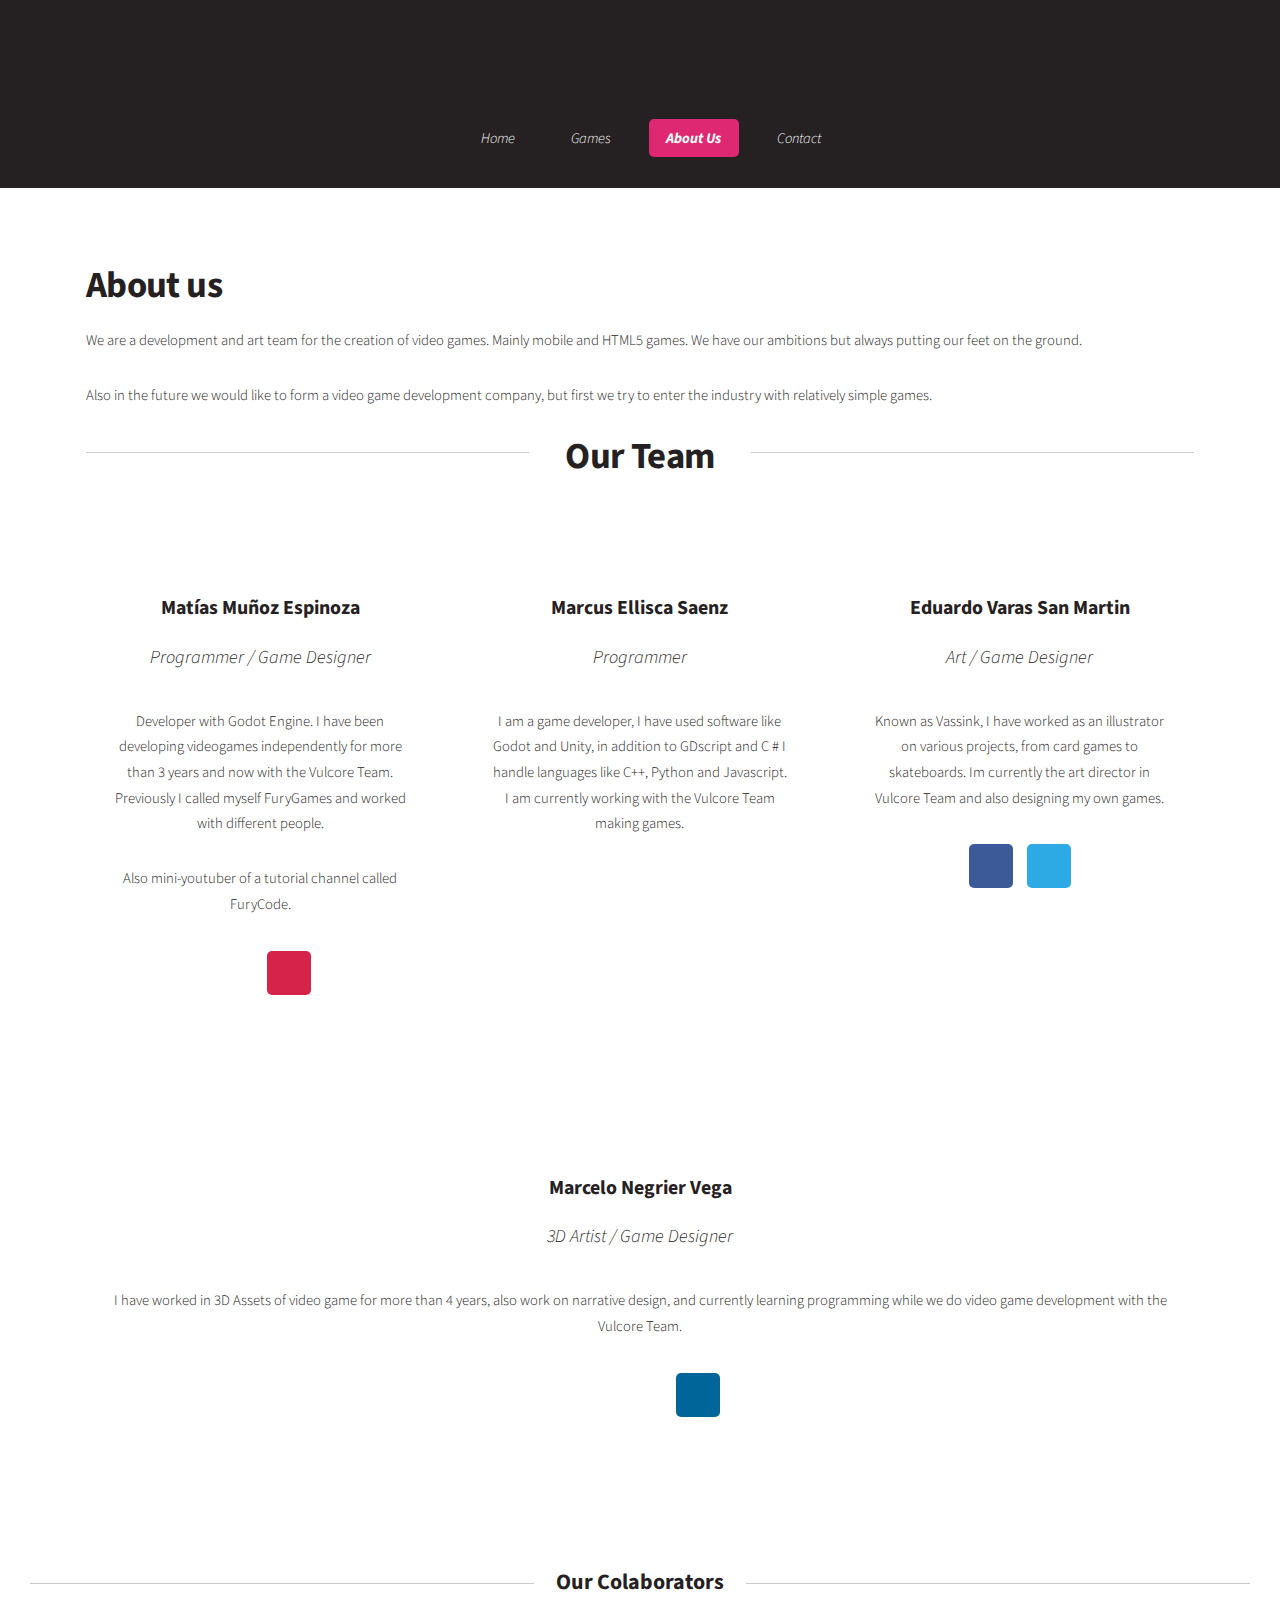
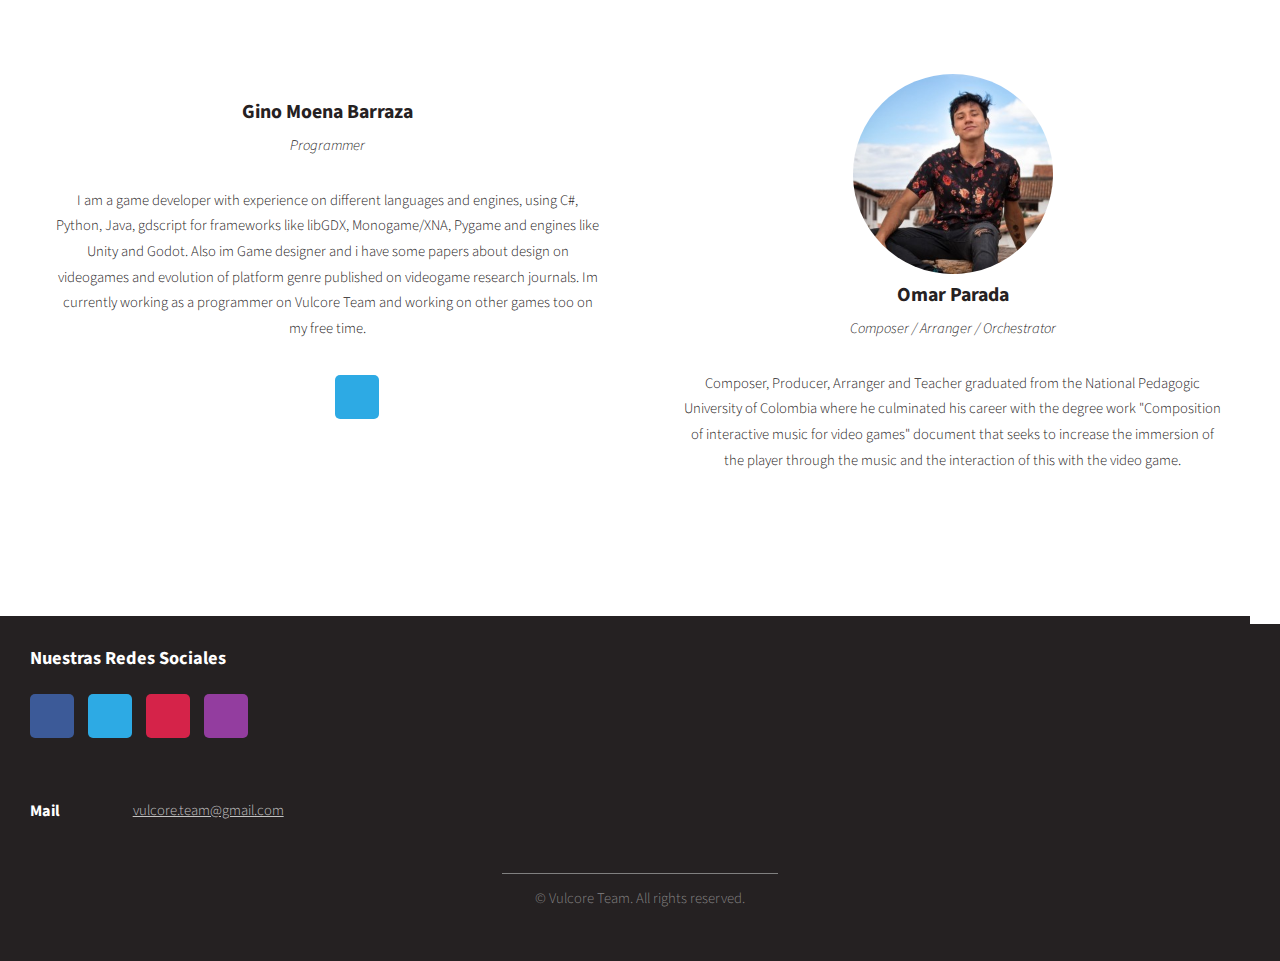
==== commit 85ee8b01: "Nuevos cambios (aun faltan mas)" ====
--- a/about.html
+++ b/about.html
@@ -1,200 +1,215 @@
-<!DOCTYPE HTML>
-<html>
-	<head>
-		<title>About us Vulcore Team</title>
-		<meta charset="utf-8" />
-		<meta name="viewport" content="width=device-width, initial-scale=1, user-scalable=no" />
-		<link rel="stylesheet" href="assets/css/main.css" />
-		<link rel="icon" type="image/png" href="images/favicon.png">
-	</head>
-	<body class="right-sidebar is-preload">
-		<div id="page-wrapper">
-
-			<!-- Header -->
-				<section id="header">
-
-					<!-- Logo -->
-						<a href="index.html" class="logo"></a>
-
-					<!-- Nav -->
-						<nav id="nav">
-							<ul>
-								<li><a href="index.html">Home</a></li>
-								<li>
-									<a href="#">Games</a>
-									<ul>
-										<li><a href="https://vulcoreteam.itch.io/gateguards">Gateguards (2020)</a></li>
-										<li><a href="https://vulcoreteam.itch.io/crazy-crabs">Crazy Crabs (2020)</a></li>
-									</ul>
-								</li>
-								<li class="current"><a href="about.html">About Us</a></li>
-								<li><a href="contact.html">Contact</a></li>
-							</ul>
-						</nav>
-				</section>
-
-			<!-- Main -->
-				<section id="main">
-					<div class="container">
-						<div class="container">
-
-						<!-- Content -->
-							<article class="box post">
-								<header>
-									<h2>About us</h2>
-								</header>
-								<p>
-									We are a development and art team for the creation of video games. Mainly mobile and HTML5 games. We have our ambitions but always putting our feet on the ground.
-								</p>
-								<p>
-									Also in the future we would like to form a video game development company, but first we try to enter the industry with relatively simple games.
-								</p>
-							</article>
-
-						</div>
-						<div class="row">
-							<div class="col-12">
-
-								<!-- Team -->
-									<section id="team">
-										<header class="major">
-											<h2>Our Team</h2>
-										</header>
-										<div class="row">
-											<div class="col-4 col-6-medium col-12-small">
-												<section class="box team">
-													<a href="#" class="featured"><img src="images/gino.jpg" alt="" /></a>
-													<header>
-														<h3>Gino Moena Barraza</h3>
-														<p>Programmer</p>
-													</header>
-													<p>I am a game developer with experience on different languages and engines, using C#, Python, Java, gdscript for frameworks like libGDX, Monogame/XNA, Pygame and engines like Unity and Godot. Also im Game designer and i  have some papers about design on videogames and evolution of platform genre published on videogame research journals. Im currently working as a programmer on Vulcore Team and working on other games too on my free time.</p>
-													<footer>
-														<ul class="social">
-															<li><a class="itch" href="https://ginomoena.itch.io/"><span class="label"></span></a></li>
-															<li><a class="icon brands fa-twitter" href="https://twitter.com/ginomoena"><span class="label">Twitter</span></a></li>
-														</ul>
-													</footer>
-												</section>
-											</div>
-											<div class="col-4 col-6-medium col-12-small">
-												<section class="box team">
-													<a href="#" class="featured"><img src="images/matias.jpg" alt="" /></a>
-													<header>
-														<h3>Matías Muñoz Espinoza</h3>
-														<p>Programmer / Game Designer</p>
-													</header>
-													<p>Developer with Godot Engine. I have been developing videogames independently for more than 3 years and now with the Vulcore Team. Previously I called myself FuryGames and worked with different people.</p>
-													<p>Also mini-youtuber of a tutorial channel called FuryCode.</p>
-													<footer>
-														<ul class="social">
-															<li><a class="itch" href="https://furygames.itch.io/"><span class="label"></span></a></li>
-															<li><a class="icon brands fa-youtube" href="https://www.youtube.com/channel/UCSQ1hjr0lhdMrqIXuoMk_UA"><span class="label">Youtube</span></a></li>
-														</ul>
-													</footer>
-												</section>
-											</div>
-											<div class="col-4 col-6-medium col-12-small">
-												<section class="box team">
-													<a href="#" class="featured"><img src="images/marcus.jpg" alt="" /></a>
-													<header>
-														<h3>Marcus Ellisca Saenz</h3>
-														<p>Programmer</p>
-													</header>
-													<p>I am a game developer, I have used software like Godot and Unity, in addition to GDscript and C # I handle languages ​​like C++, Python and Javascript. I am currently working with the Vulcore Team making games.</p>
-													<footer>
-														<ul class="social">
-															<li><a class="itch" href="https://mkzuo.itch.io/"><span class="label"></span></a></li>
-														</ul>
-													</footer>
-												</section>
-											</div>
-											<div class="col-6 col-6-medium col-12-small">
-												<section class="box team">
-													<a href="#" class="featured"><img src="images/eduardo.jpg" alt="" /></a>
-													<header>
-														<h3>Eduardo Varas San Martin</h3>
-														<p>Art / Game Designer</p>
-													</header>
-													<p>Known as Vassink, I have worked as an illustrator on various projects, from card games to skateboards. Im currently the art director in Vulcore Team and also designing my own games.</p>
-													<footer>
-														<ul class="social">
-															<li><a class="icon brands fa-facebook-f" href="https://www.facebook.com/vassinkArt/"><span class="label">Facebook</span></a></li>
-															<li><a class="icon brands fa-twitter" href="https://twitter.com/vassink_"><span class="label">Twitter</span></a></li>
-														</ul>
-													</footer>
-												</section>
-											</div>
-											<div class="col-6 col-12-medium col-12-small">
-												<section class="box team">
-													<a href="#" class="featured"><img src="images/marcelo.jpg" alt="" /></a>
-													<header>
-														<h3>Marcelo Negrier Vega</h3>
-														<p>3D Artist / Game Designer</p>
-													</header>
-													<p>I have worked in 3D Assets of video game for more than 4 years, also work on narrative design, and currently learning programming while we do video game development with the Vulcore Team.</p>
-													<footer>
-														<ul class="social">
-															<li><a class="sketchfab" href="https://sketchfab.com/Reirgen"><span class="label"></span></a></li>
-															<li><a class="artstation" href="https://www.artstation.com/strell"><span class="label"></span></a></li>
-															<li><a class="icon brands fa-linkedin-in" href="https://www.linkedin.com/in/marcelonegrier/"><span class="label">LinkedIn</span></a></li>
-														</ul>
-													</footer>
-												</section>
-											</div>
-										</div>
-									</section>
-							</div>
-						</div>
-					</div>
-				</section>
-
-			<!-- Footer -->
-				<section id="footer">
-					<div class="container">
-						<div id="footer-container" class="row">
-							<div class="col-12">
-								<section>
-									<header>
-										<h2>Nuestras Redes Sociales</h2>
-									</header>
-									<ul class="social">
-										<li><a class="icon brands fa-facebook-f" href="https://www.facebook.com/VulcoreTeam/"><span class="label">Facebook</span></a></li>
-										<li><a class="icon brands fa-twitter" href="https://twitter.com/Vulcore_Team"><span class="label">Twitter</span></a></li>
-										<li><a class="icon brands fa-youtube" href="https://www.youtube.com/channel/UC_HPKXx9qZYIV3cTDqmwYTA/videos"><span class="label">Youtube</span></a></li>
-										<li><a class="icon brands fa-instagram" href="https://www.instagram.com/vulcore/"><span class="label">Instagram</span></a></li>
-										<li><a class="icon brands fa-github" href="https://github.com/TheVulcoreTeam/"><span class="label">Github</span></a></li>
-									</ul>
-									<ul class="contact">
-										<li>
-											<h3>Mail</h3>
-											<p><a href="#">vulcore.team@gmail.com</a></p>
-										</li>
-									</ul>
-								</section>
-							</div>
-							<div class="col-12">
-								<!-- Copyright -->
-									<div id="copyright">
-										<ul class="links">
-											<li>&copy; Vulcano Team. All rights reserved.</li>
-										</ul>
-									</div>
-
-							</div>
-						</div>
-					</div>
-				</section>
-
-		</div>
-
-		<!-- Scripts -->
-			<script src="assets/js/jquery.min.js"></script>
-			<script src="assets/js/jquery.dropotron.min.js"></script>
-			<script src="assets/js/browser.min.js"></script>
-			<script src="assets/js/breakpoints.min.js"></script>
-			<script src="assets/js/util.js"></script>
-			<script src="assets/js/main.js"></script>
-
-	</body>
+<!DOCTYPE HTML>
+<html>
+	<head>
+		<title>About us Vulcore Team</title>
+		<meta charset="utf-8" />
+		<meta name="viewport" content="width=device-width, initial-scale=1, user-scalable=no" />
+		<link rel="stylesheet" href="assets/css/main.css" />
+		<link rel="icon" type="image/png" href="images/favicon.png">
+	</head>
+	<body class="right-sidebar is-preload">
+		<div id="page-wrapper">
+
+			<!-- Header -->
+				<section id="header">
+
+					<!-- Logo -->
+						<a href="index.html" class="logo"></a>
+
+					<!-- Nav -->
+						<nav id="nav">
+							<ul>
+								<li><a href="index.html">Home</a></li>
+								<li>
+									<a href="#">Games</a>
+									<ul>
+										<li><a href="https://vulcoreteam.itch.io/gateguards">Gateguards (2020)</a></li>
+										<li><a href="https://vulcoreteam.itch.io/crazy-crabs">Crazy Crabs (2020)</a></li>
+									</ul>
+								</li>
+								<li class="current"><a href="about.html">About Us</a></li>
+								<li><a href="contact.html">Contact</a></li>
+							</ul>
+						</nav>
+				</section>
+
+			<!-- Main -->
+				<section id="main">
+					<div class="container">
+						<div class="container">
+
+							<!-- Content -->
+							<article class="box post">
+								<header>
+									<h2>About us</h2>
+								</header>
+								<p>We are a development and art team for the creation of video games. Mainly mobile and HTML5 games. We have our ambitions but always putting our feet on the ground.</p>
+								<p>Also in the future we would like to form a video game development company, but first we try to enter the industry with relatively simple games.</p>
+
+								<!-- Team -->
+								<section id="team">
+									<header class="major">
+										<h2>Our Team</h2>
+									</header>
+									<div class="row">
+										<div class="col-4 col-6-medium col-12-small">
+											<section class="box team">
+												<a href="#" class="featured"><img src="images/matias.jpg" alt="" /></a>
+												<header>
+													<h3>Matías Muñoz Espinoza</h3>
+													<p>Programmer / Game Designer</p>
+												</header>
+												<p>Developer with Godot Engine. I have been developing videogames independently for more than 3 years and now with the Vulcore Team. Previously I called myself FuryGames and worked with different people.</p>
+												<p>Also mini-youtuber of a tutorial channel called FuryCode.</p>
+												<footer>
+													<ul class="social">
+														<li><a class="itch" href="https://furygames.itch.io/"><span class="label"></span></a></li>
+														<li><a class="icon brands fa-youtube" href="https://www.youtube.com/channel/UCSQ1hjr0lhdMrqIXuoMk_UA"><span class="label">Youtube</span></a></li>
+													</ul>
+												</footer>
+											</section>
+										</div>
+										<div class="col-4 col-6-medium col-12-small">
+											<section class="box team">
+												<a href="#" class="featured"><img src="images/marcus.jpg" alt="" /></a>
+												<header>
+													<h3>Marcus Ellisca Saenz</h3>
+													<p>Programmer</p>
+												</header>
+												<p>I am a game developer, I have used software like Godot and Unity, in addition to GDscript and C # I handle languages ​​like C++, Python and Javascript. I am currently working with the Vulcore Team making games.</p>
+												<footer>
+													<ul class="social">
+														<li><a class="itch" href="https://mkzuo.itch.io/"><span class="label"></span></a></li>
+													</ul>
+												</footer>
+											</section>
+										</div>
+										<div class="col-4 col-6-medium col-12-small">
+											<section class="box team">
+												<a href="#" class="featured"><img src="images/eduardo.jpg" alt="" /></a>
+												<header>
+													<h3>Eduardo Varas San Martin</h3>
+													<p>Art / Game Designer</p>
+												</header>
+												<p>Known as Vassink, I have worked as an illustrator on various projects, from card games to skateboards. Im currently the art director in Vulcore Team and also designing my own games.</p>
+												<footer>
+													<ul class="social">
+														<li><a class="icon brands fa-facebook-f" href="https://www.facebook.com/vassinkArt/"><span class="label">Facebook</span></a></li>
+														<li><a class="icon brands fa-twitter" href="https://twitter.com/vassink_"><span class="label">Twitter</span></a></li>
+													</ul>
+												</footer>
+											</section>
+										</div>
+										</div>
+										<div class="row">
+											<div class="col-12 col-12-medium col-12-small">
+												<section class="box team">
+													<a href="#" class="featured"><img src="images/marcelo.jpg" alt="" /></a>
+													<header>
+														<h3>Marcelo Negrier Vega</h3>
+														<p>3D Artist / Game Designer</p>
+													</header>
+													<p>I have worked in 3D Assets of video game for more than 4 years, also work on narrative design, and currently learning programming while we do video game development with the Vulcore Team.</p>
+													<footer>
+														<ul class="social">
+															<li><a class="sketchfab" href="https://sketchfab.com/Reirgen"><span class="label"></span></a></li>
+															<li><a class="artstation" href="https://www.artstation.com/strell"><span class="label"></span></a></li>
+															<li><a class="icon brands fa-linkedin-in" href="https://www.linkedin.com/in/marcelonegrier/"><span class="label">LinkedIn</span></a></li>
+														</ul>
+													</footer>
+												</section>
+											</div>
+										</div>
+									</div>
+									<header class="major">
+										<h2>Our Colaborators</h2>
+									</header>
+									<div class="row">
+										<div class="col-6 col-6-medium col-12-small">
+											<section class="box team">
+												<a href="#" class="featured"><img src="images/gino.jpg" alt="" /></a>
+												<header>
+													<h3>Gino Moena Barraza</h3>
+													<p>Programmer</p>
+												</header>
+												<p>I am a game developer with experience on different languages and engines, using C#, Python, Java, gdscript for frameworks like libGDX, Monogame/XNA, Pygame and engines like Unity and Godot. Also im Game designer and i  have some papers about design on videogames and evolution of platform genre published on videogame research journals. Im currently working as a programmer on Vulcore Team and working on other games too on my free time.</p>
+												<footer>
+													<ul class="social">
+														<li><a class="itch" href="https://ginomoena.itch.io/"><span class="label"></span></a></li>
+														<li><a class="icon brands fa-twitter" href="https://twitter.com/ginomoena"><span class="label">Twitter</span></a></li>
+													</ul>
+												</footer>
+											</section>
+										</div>
+										<div class="col-6 col-6-medium col-12-small">
+											<section class="box team">
+												<a href="#" class="featured"><img src="images/omar-parada.jpg" alt="Omar Parada" /></a>
+												<header>
+													<h3>Omar Parada</h3>
+													<p>Composer / Arranger / Orchestrator</p>
+												</header>
+												<p>Composer, Producer, Arranger and Teacher graduated from the National Pedagogic University of Colombia where he culminated his career with the degree work "Composition of interactive music for video games" document that seeks to increase the immersion of the player through the music and the interaction of this with the video game.</p>
+												<footer>
+													<ul class="social">
+														<!-- <li><a class="itch" href="https://ginomoena.itch.io/"><span class="label"></span></a></li>
+														<li><a class="icon brands fa-twitter" href="https://twitter.com/ginomoena"><span class="label">Twitter</span></a></li> -->
+													</ul>
+												</footer>
+											</section>
+										</div>
+									</div>
+								</section>
+							</article>
+						</div>
+					</div>
+				</section>
+
+			<!-- Footer -->
+				<section id="footer">
+					<div class="container">
+						<div id="footer-container" class="row">
+							<div class="col-12">
+								<section>
+									<header>
+										<h2>Nuestras Redes Sociales</h2>
+									</header>
+									<ul class="social">
+										<li><a class="icon brands fa-facebook-f" href="https://www.facebook.com/VulcoreTeam/"><span class="label">Facebook</span></a></li>
+										<li><a class="icon brands fa-twitter" href="https://twitter.com/Vulcore_Team"><span class="label">Twitter</span></a></li>
+										<li><a class="icon brands fa-youtube" href="https://www.youtube.com/channel/UC_HPKXx9qZYIV3cTDqmwYTA/videos"><span class="label">Youtube</span></a></li>
+										<li><a class="icon brands fa-instagram" href="https://www.instagram.com/vulcore/"><span class="label">Instagram</span></a></li>
+										<li><a class="icon brands fa-github" href="https://github.com/TheVulcoreTeam/"><span class="label">Github</span></a></li>
+									</ul>
+									<ul class="contact">
+										<li>
+											<h3>Mail</h3>
+											<p><a href="#">vulcore.team@gmail.com</a></p>
+										</li>
+									</ul>
+								</section>
+							</div>
+							<div class="col-12">
+								<!-- Copyright -->
+									<div id="copyright">
+										<ul class="links">
+											<li>&copy; Vulcore Team. All rights reserved.</li>
+										</ul>
+									</div>
+
+							</div>
+						</div>
+					</div>
+				</section>
+
+		</div>
+
+		<!-- Scripts -->
+			<script src="assets/js/jquery.min.js"></script>
+			<script src="assets/js/jquery.dropotron.min.js"></script>
+			<script src="assets/js/browser.min.js"></script>
+			<script src="assets/js/breakpoints.min.js"></script>
+			<script src="assets/js/util.js"></script>
+			<script src="assets/js/main.js"></script>
+
+	</body>
 </html>--- a/assets/css/main.css
+++ b/assets/css/main.css
@@ -2323,7 +2323,7 @@
 
 	#main {
 		position: relative;
-		background: #f7f7f7 url("images/bg02.png");
+		background: white;
 		padding: 49px 0 1em 0;
 	}
 
@@ -2338,7 +2338,7 @@
 			z-index: 0;
 			opacity: 0.1;
 		}
-/* 
+		/* 
 		#main .major h2 {
 			background: #f7f7f7 url("images/bg02.png"); 
 		}*/
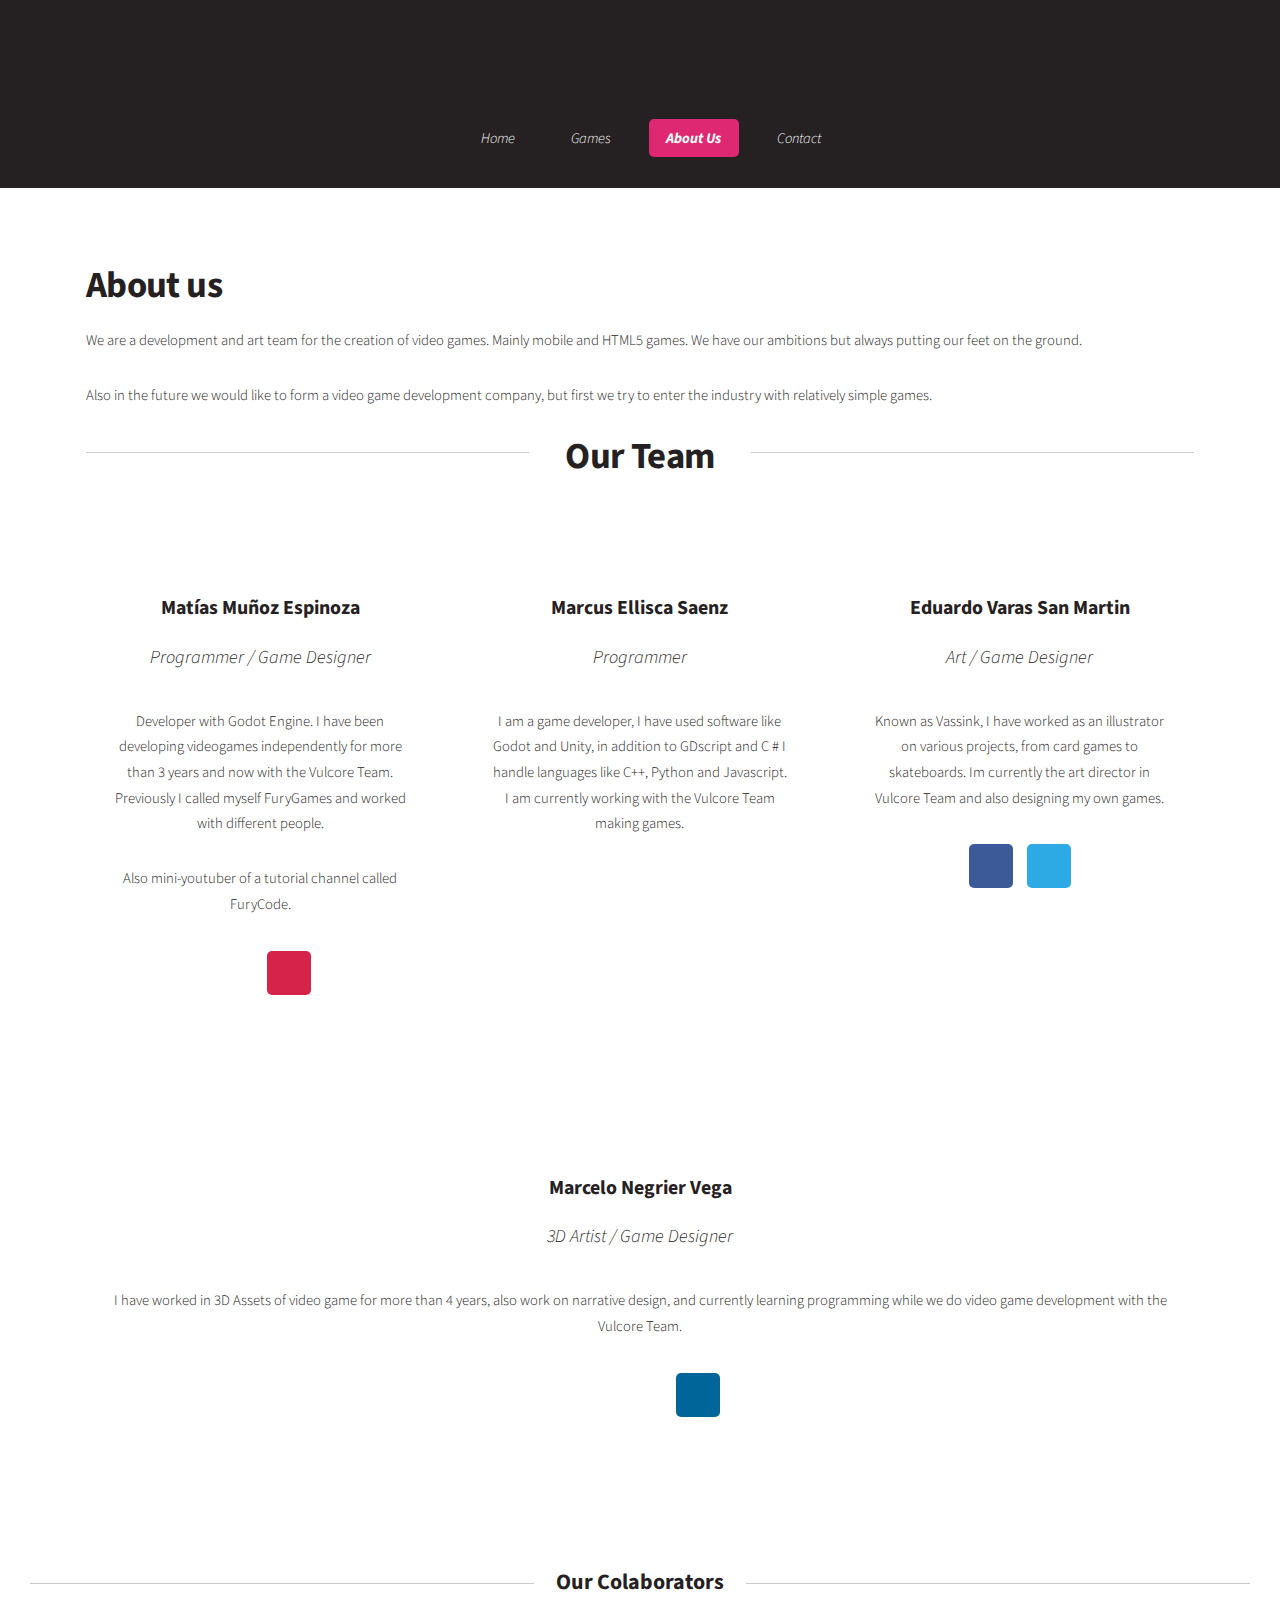
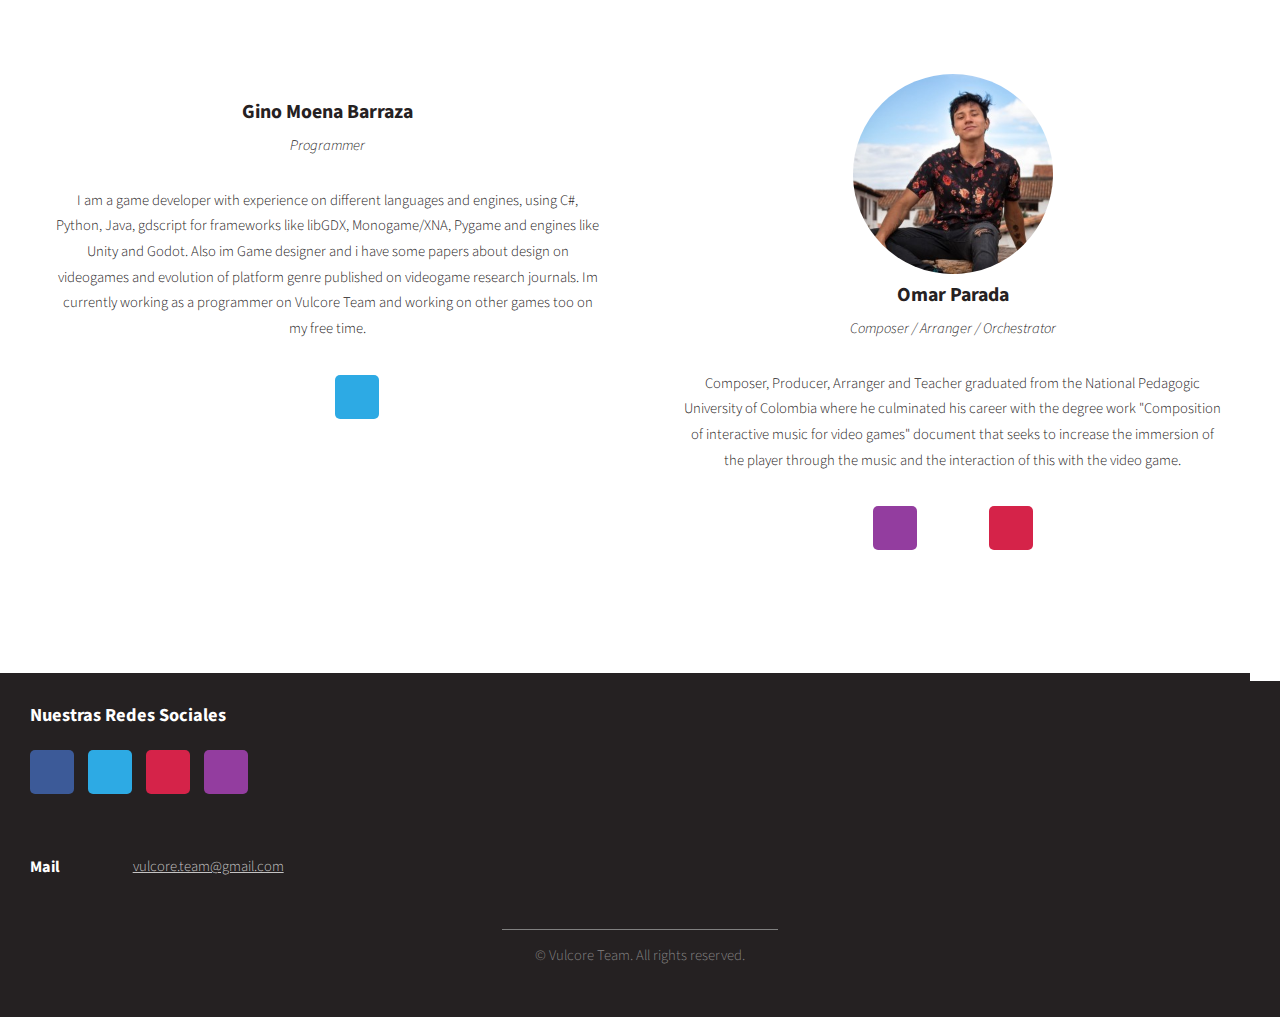
==== commit a68e4395: "Faltaron los enlaces de omar parada" ====
--- a/about.html
+++ b/about.html
@@ -151,8 +151,9 @@
 												<p>Composer, Producer, Arranger and Teacher graduated from the National Pedagogic University of Colombia where he culminated his career with the degree work "Composition of interactive music for video games" document that seeks to increase the immersion of the player through the music and the interaction of this with the video game.</p>
 												<footer>
 													<ul class="social">
-														<!-- <li><a class="itch" href="https://ginomoena.itch.io/"><span class="label"></span></a></li>
-														<li><a class="icon brands fa-twitter" href="https://twitter.com/ginomoena"><span class="label">Twitter</span></a></li> -->
+														<li><a class="icon brands fa-instagram" href="https://www.instagram.com/omar__parada/"><span class="label"></span></a></li>
+														<li><a href="https://www.twitch.tv/omar__parada"><i class="fab fa-twitch" style="font-size: 3em;"></i></a></li>
+														<li><a class="icon brands fa-youtube" href="https://youtube.com/c/OmarParadasilva"><span class="label">Youtube</span></a></li>
 													</ul>
 												</footer>
 											</section>
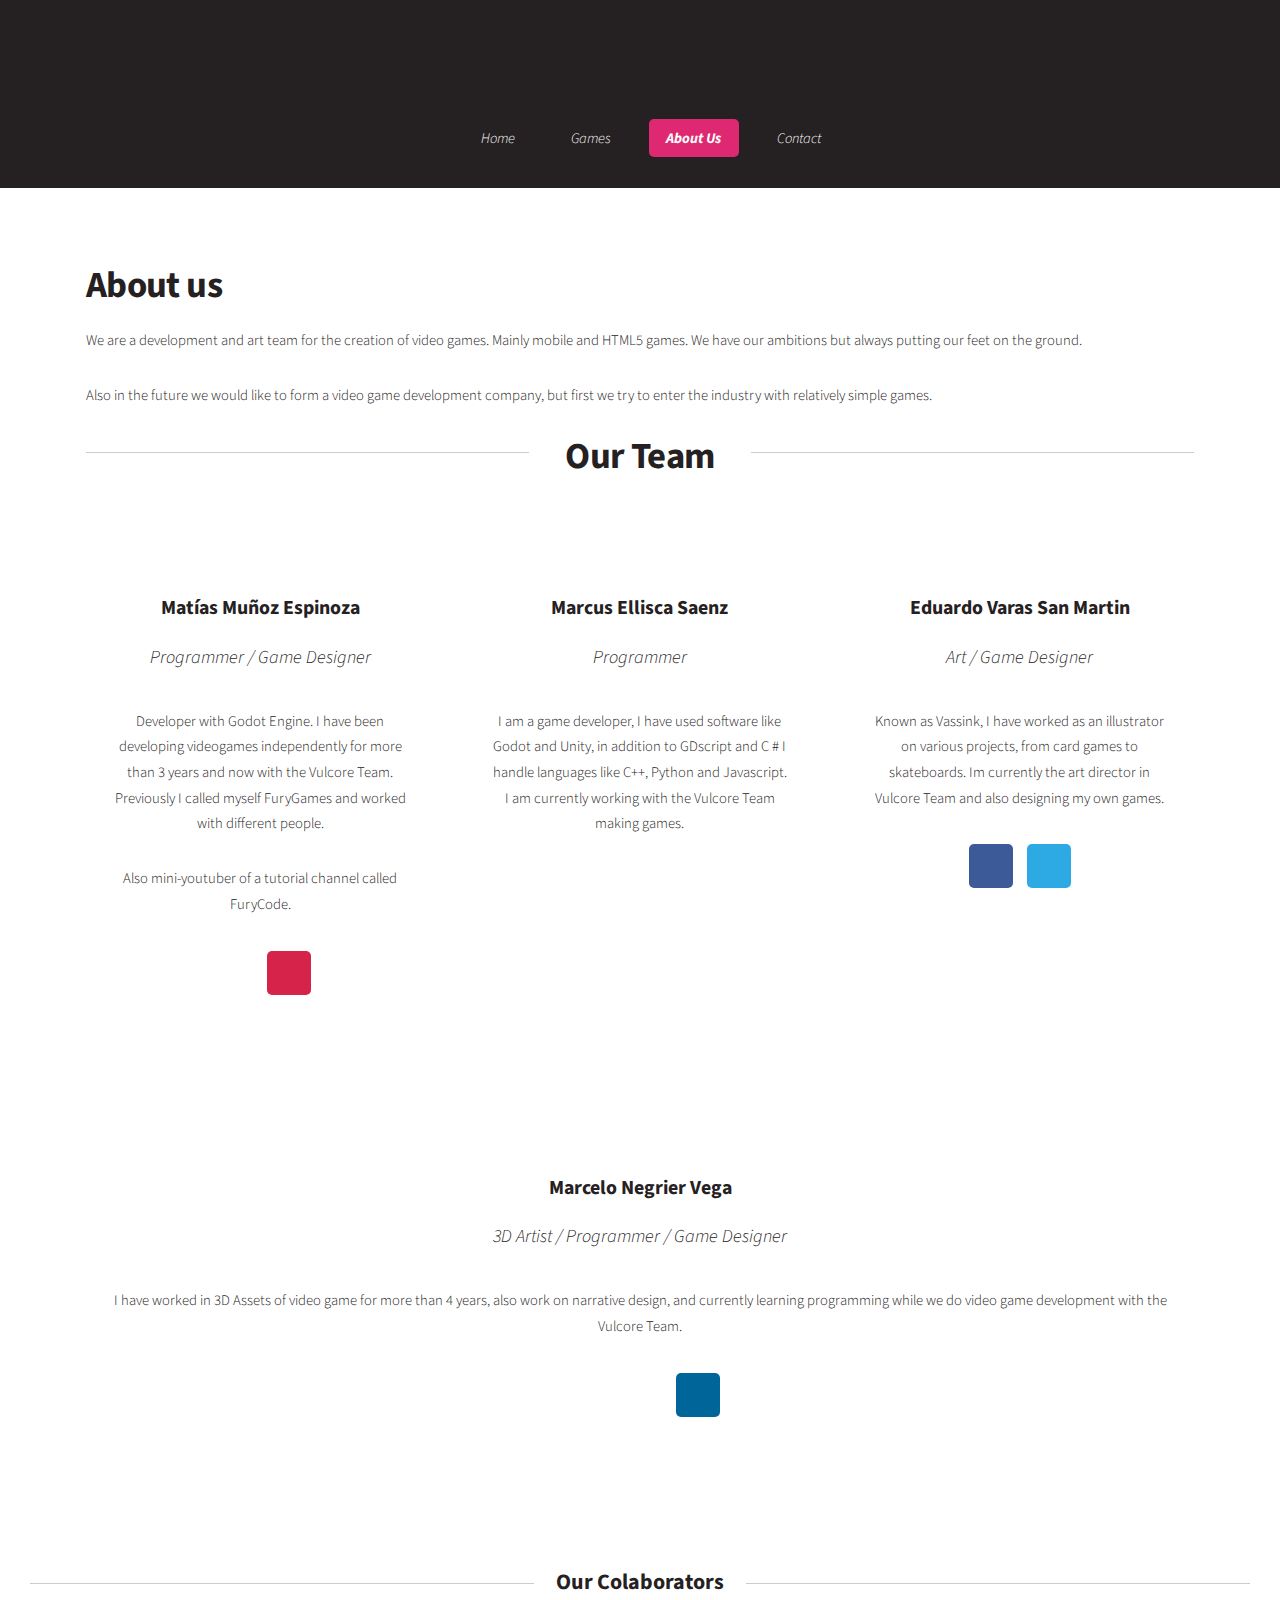
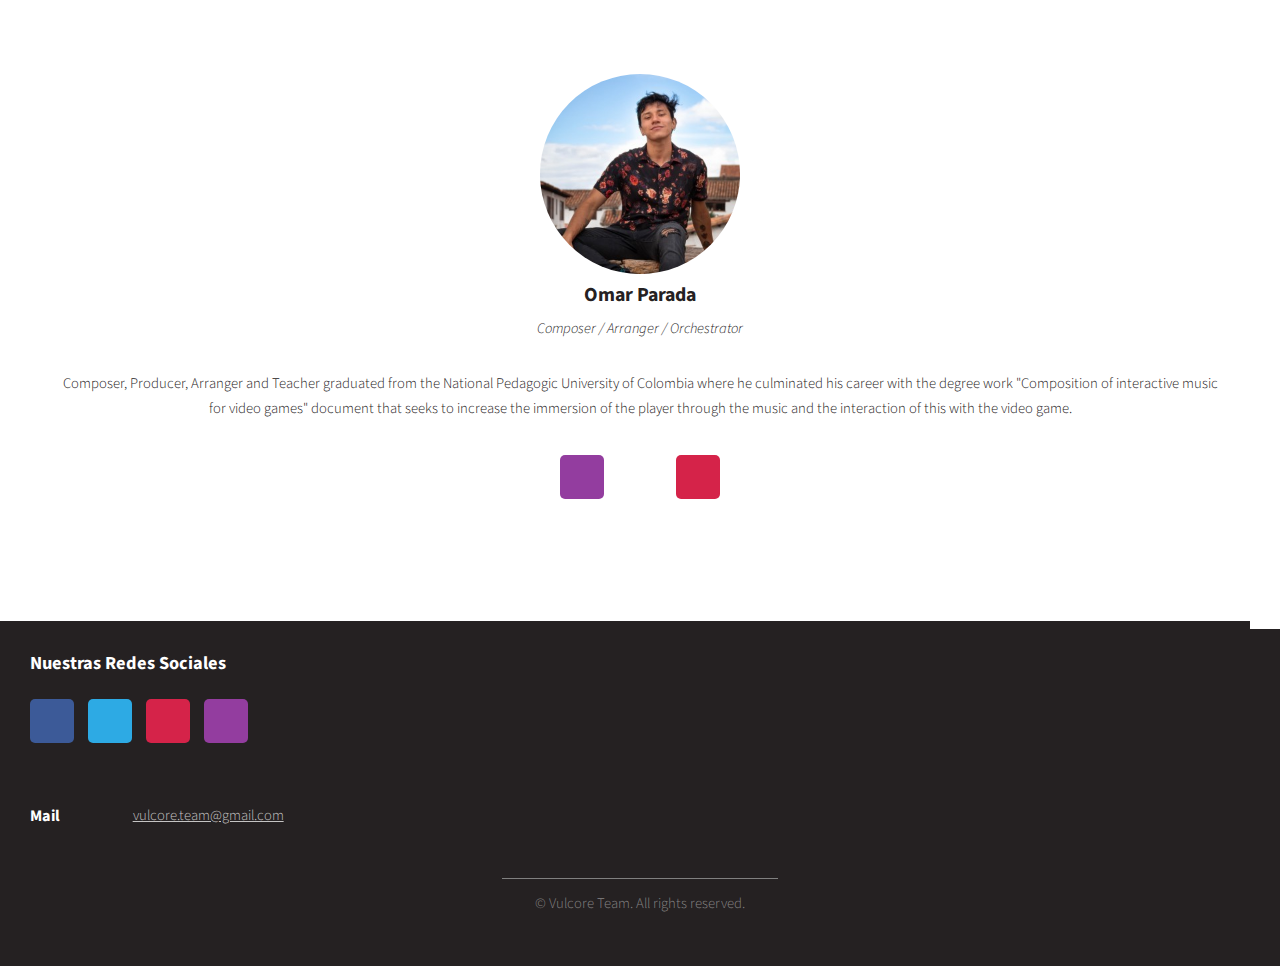
==== commit 42f9ccec: "Cambio en los colaboradores y enlaces =(" ====
--- a/about.html
+++ b/about.html
@@ -25,6 +25,7 @@
 									<ul>
 										<li><a href="https://vulcoreteam.itch.io/gateguards">Gateguards (2020)</a></li>
 										<li><a href="https://vulcoreteam.itch.io/crazy-crabs">Crazy Crabs (2020)</a></li>
+										<li><a href="https://vulcoreteam.itch.io/the-missing-key">The Missing Key (2021)</a></li>
 									</ul>
 								</li>
 								<li class="current"><a href="about.html">About Us</a></li>
@@ -107,7 +108,7 @@
 													<a href="#" class="featured"><img src="images/marcelo.jpg" alt="" /></a>
 													<header>
 														<h3>Marcelo Negrier Vega</h3>
-														<p>3D Artist / Game Designer</p>
+														<p>3D Artist / Programmer / Game Designer</p>
 													</header>
 													<p>I have worked in 3D Assets of video game for more than 4 years, also work on narrative design, and currently learning programming while we do video game development with the Vulcore Team.</p>
 													<footer>
@@ -125,7 +126,7 @@
 										<h2>Our Colaborators</h2>
 									</header>
 									<div class="row">
-										<div class="col-6 col-6-medium col-12-small">
+										<!-- <div class="col-6 col-6-medium col-12-small">
 											<section class="box team">
 												<a href="#" class="featured"><img src="images/gino.jpg" alt="" /></a>
 												<header>
@@ -140,8 +141,8 @@
 													</ul>
 												</footer>
 											</section>
-										</div>
-										<div class="col-6 col-6-medium col-12-small">
+										</div> -->
+										<div class="col-12 col-12-medium col-12-small">
 											<section class="box team">
 												<a href="#" class="featured"><img src="images/omar-parada.jpg" alt="Omar Parada" /></a>
 												<header>
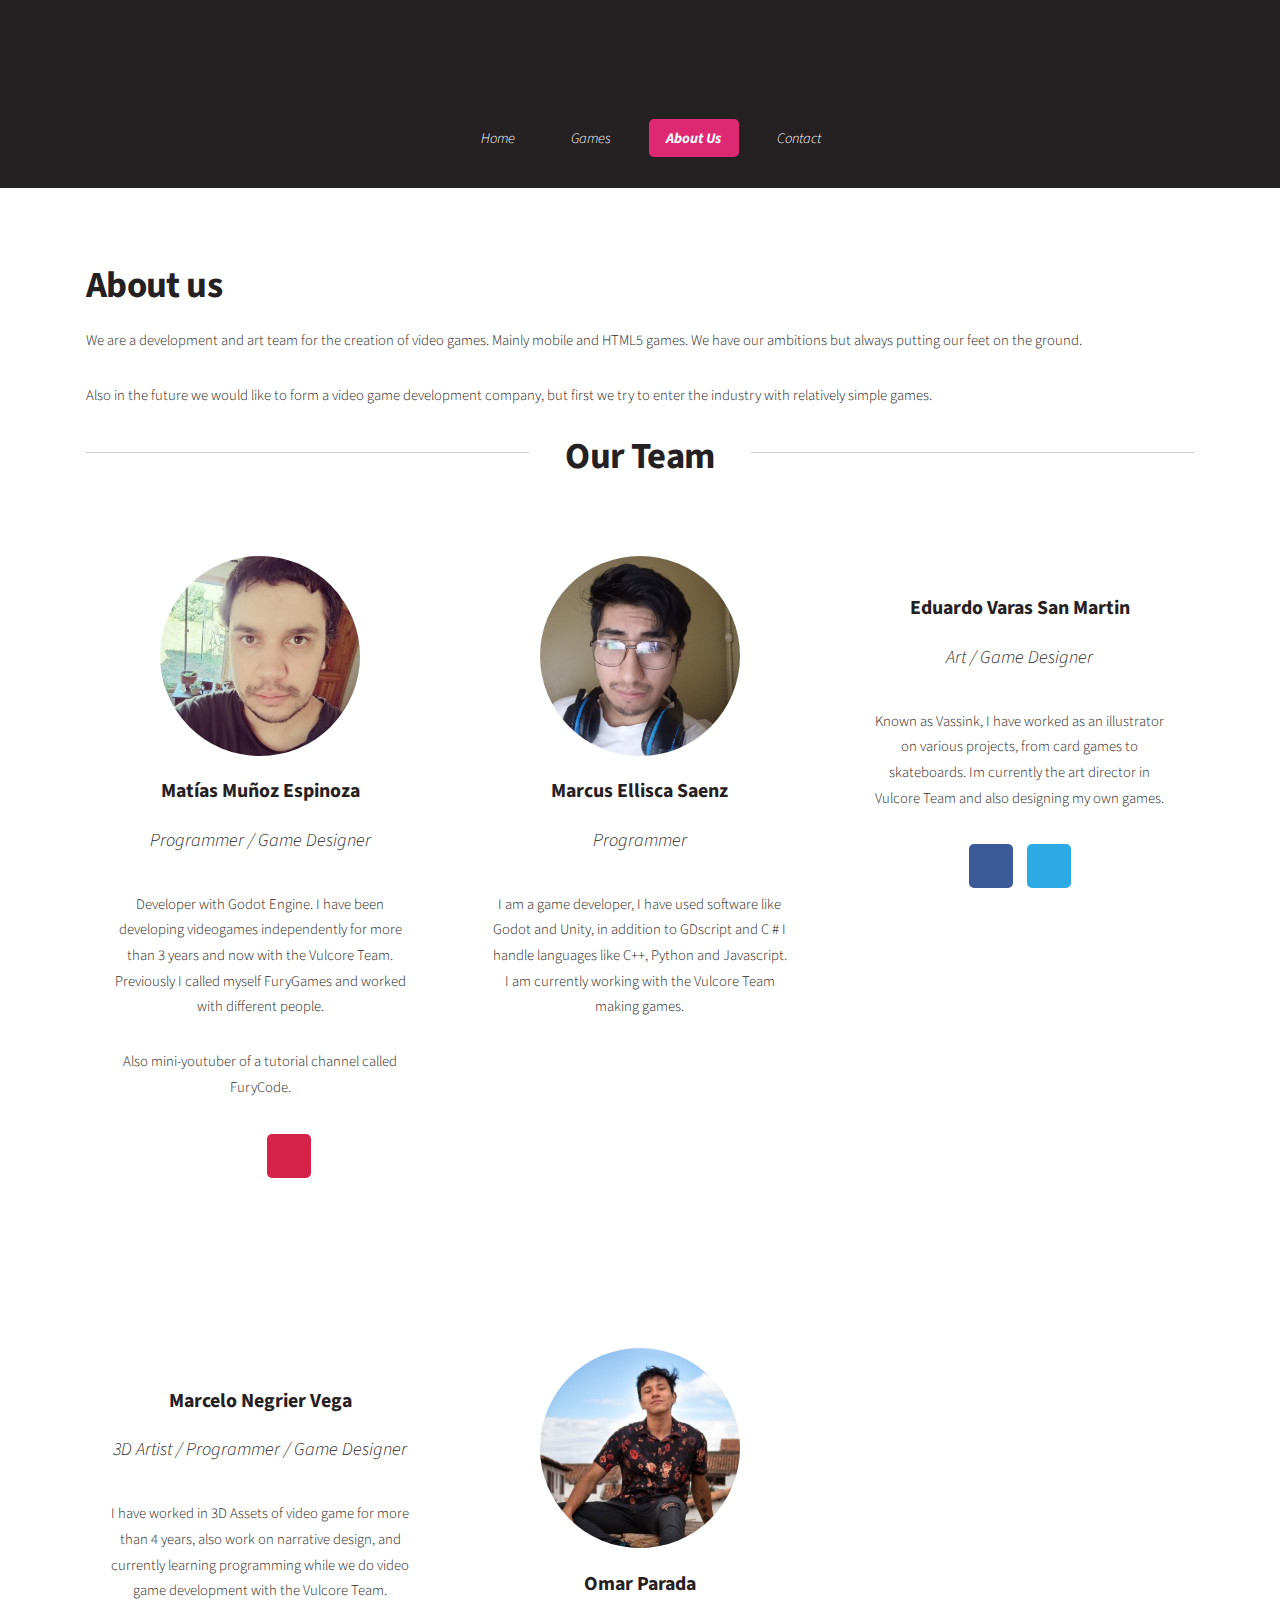
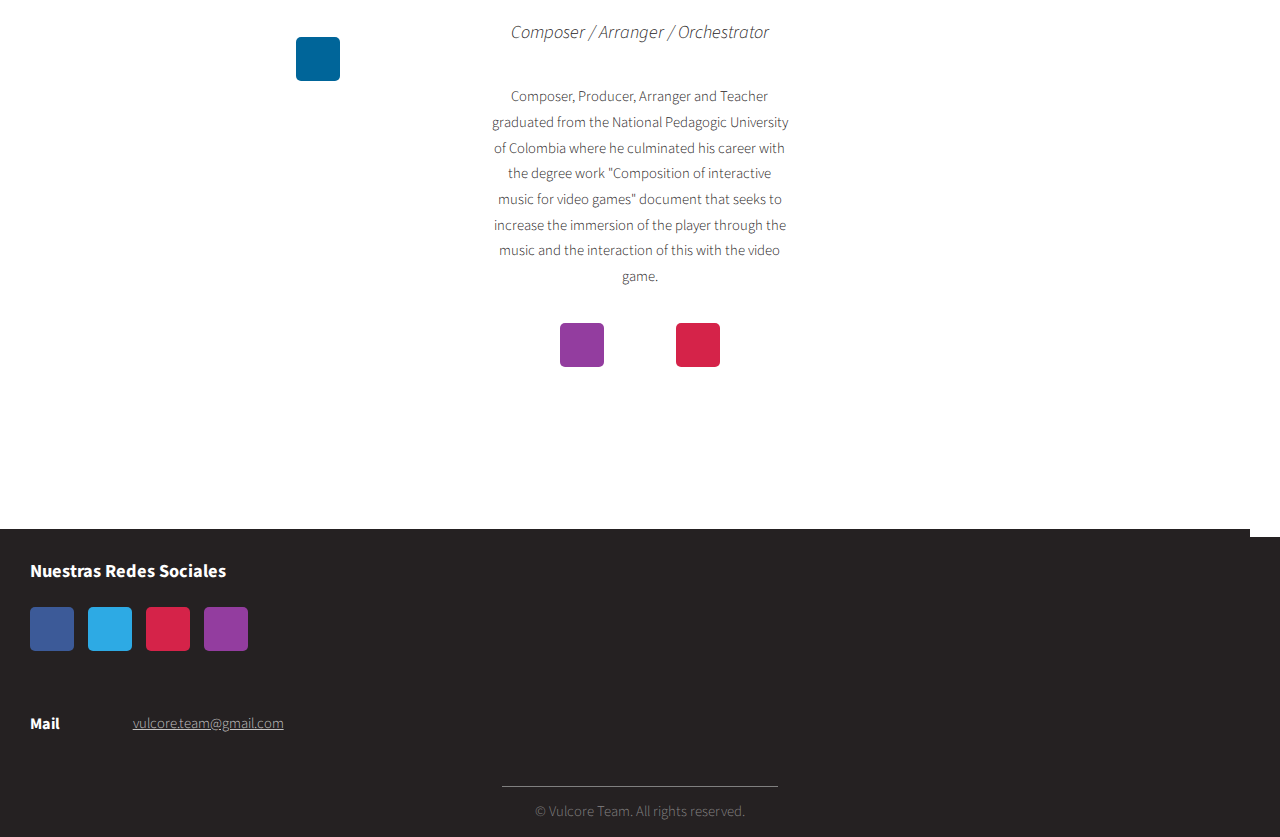
==== commit c553dc4f: "Cambios" ====
--- a/about.html
+++ b/about.html
@@ -101,9 +101,7 @@
 												</footer>
 											</section>
 										</div>
-										</div>
-										<div class="row">
-											<div class="col-12 col-12-medium col-12-small">
+											<div class="col-4 col-6-medium col-12-small">
 												<section class="box team">
 													<a href="#" class="featured"><img src="images/marcelo.jpg" alt="" /></a>
 													<header>
@@ -120,46 +118,27 @@
 													</footer>
 												</section>
 											</div>
-										</div>
-									</div>
-									<header class="major">
+                                            <div class="col-4 col-6-medium col-12-small">
+                                                <section class="box team">
+                                                    <a href="#" class="featured"><img src="images/omar-parada.jpg" alt="Omar Parada" /></a>
+                                                    <header>
+                                                        <h3>Omar Parada</h3>
+                                                        <p>Composer / Arranger / Orchestrator</p>
+                                                    </header>
+                                                    <p>Composer, Producer, Arranger and Teacher graduated from the National Pedagogic University of Colombia where he culminated his career with the degree work "Composition of interactive music for video games" document that seeks to increase the immersion of the player through the music and the interaction of this with the video game.</p>
+                                                    <footer>
+                                                        <ul class="social">
+                                                            <li><a class="icon brands fa-instagram" href="https://www.instagram.com/omar__parada/"><span class="label"></span></a></li>
+                                                            <li><a href="https://www.twitch.tv/omar__parada"><i class="fab fa-twitch" style="font-size: 3em;"></i></a></li>
+                                                            <li><a class="icon brands fa-youtube" href="https://youtube.com/c/OmarParadasilva"><span class="label">Youtube</span></a></li>
+                                                        </ul>
+                                                    </footer>
+                                                </section>
+                                            </div>
+                                        </div>
+									<!--<header class="major">
 										<h2>Our Colaborators</h2>
-									</header>
-									<div class="row">
-										<!-- <div class="col-6 col-6-medium col-12-small">
-											<section class="box team">
-												<a href="#" class="featured"><img src="images/gino.jpg" alt="" /></a>
-												<header>
-													<h3>Gino Moena Barraza</h3>
-													<p>Programmer</p>
-												</header>
-												<p>I am a game developer with experience on different languages and engines, using C#, Python, Java, gdscript for frameworks like libGDX, Monogame/XNA, Pygame and engines like Unity and Godot. Also im Game designer and i  have some papers about design on videogames and evolution of platform genre published on videogame research journals. Im currently working as a programmer on Vulcore Team and working on other games too on my free time.</p>
-												<footer>
-													<ul class="social">
-														<li><a class="itch" href="https://ginomoena.itch.io/"><span class="label"></span></a></li>
-														<li><a class="icon brands fa-twitter" href="https://twitter.com/ginomoena"><span class="label">Twitter</span></a></li>
-													</ul>
-												</footer>
-											</section>
-										</div> -->
-										<div class="col-12 col-12-medium col-12-small">
-											<section class="box team">
-												<a href="#" class="featured"><img src="images/omar-parada.jpg" alt="Omar Parada" /></a>
-												<header>
-													<h3>Omar Parada</h3>
-													<p>Composer / Arranger / Orchestrator</p>
-												</header>
-												<p>Composer, Producer, Arranger and Teacher graduated from the National Pedagogic University of Colombia where he culminated his career with the degree work "Composition of interactive music for video games" document that seeks to increase the immersion of the player through the music and the interaction of this with the video game.</p>
-												<footer>
-													<ul class="social">
-														<li><a class="icon brands fa-instagram" href="https://www.instagram.com/omar__parada/"><span class="label"></span></a></li>
-														<li><a href="https://www.twitch.tv/omar__parada"><i class="fab fa-twitch" style="font-size: 3em;"></i></a></li>
-														<li><a class="icon brands fa-youtube" href="https://youtube.com/c/OmarParadasilva"><span class="label">Youtube</span></a></li>
-													</ul>
-												</footer>
-											</section>
-										</div>
-									</div>
+									</header>-->
 								</section>
 							</article>
 						</div>
@@ -214,4 +193,4 @@
 			<script src="assets/js/main.js"></script>
 
 	</body>
-</html>+</html>
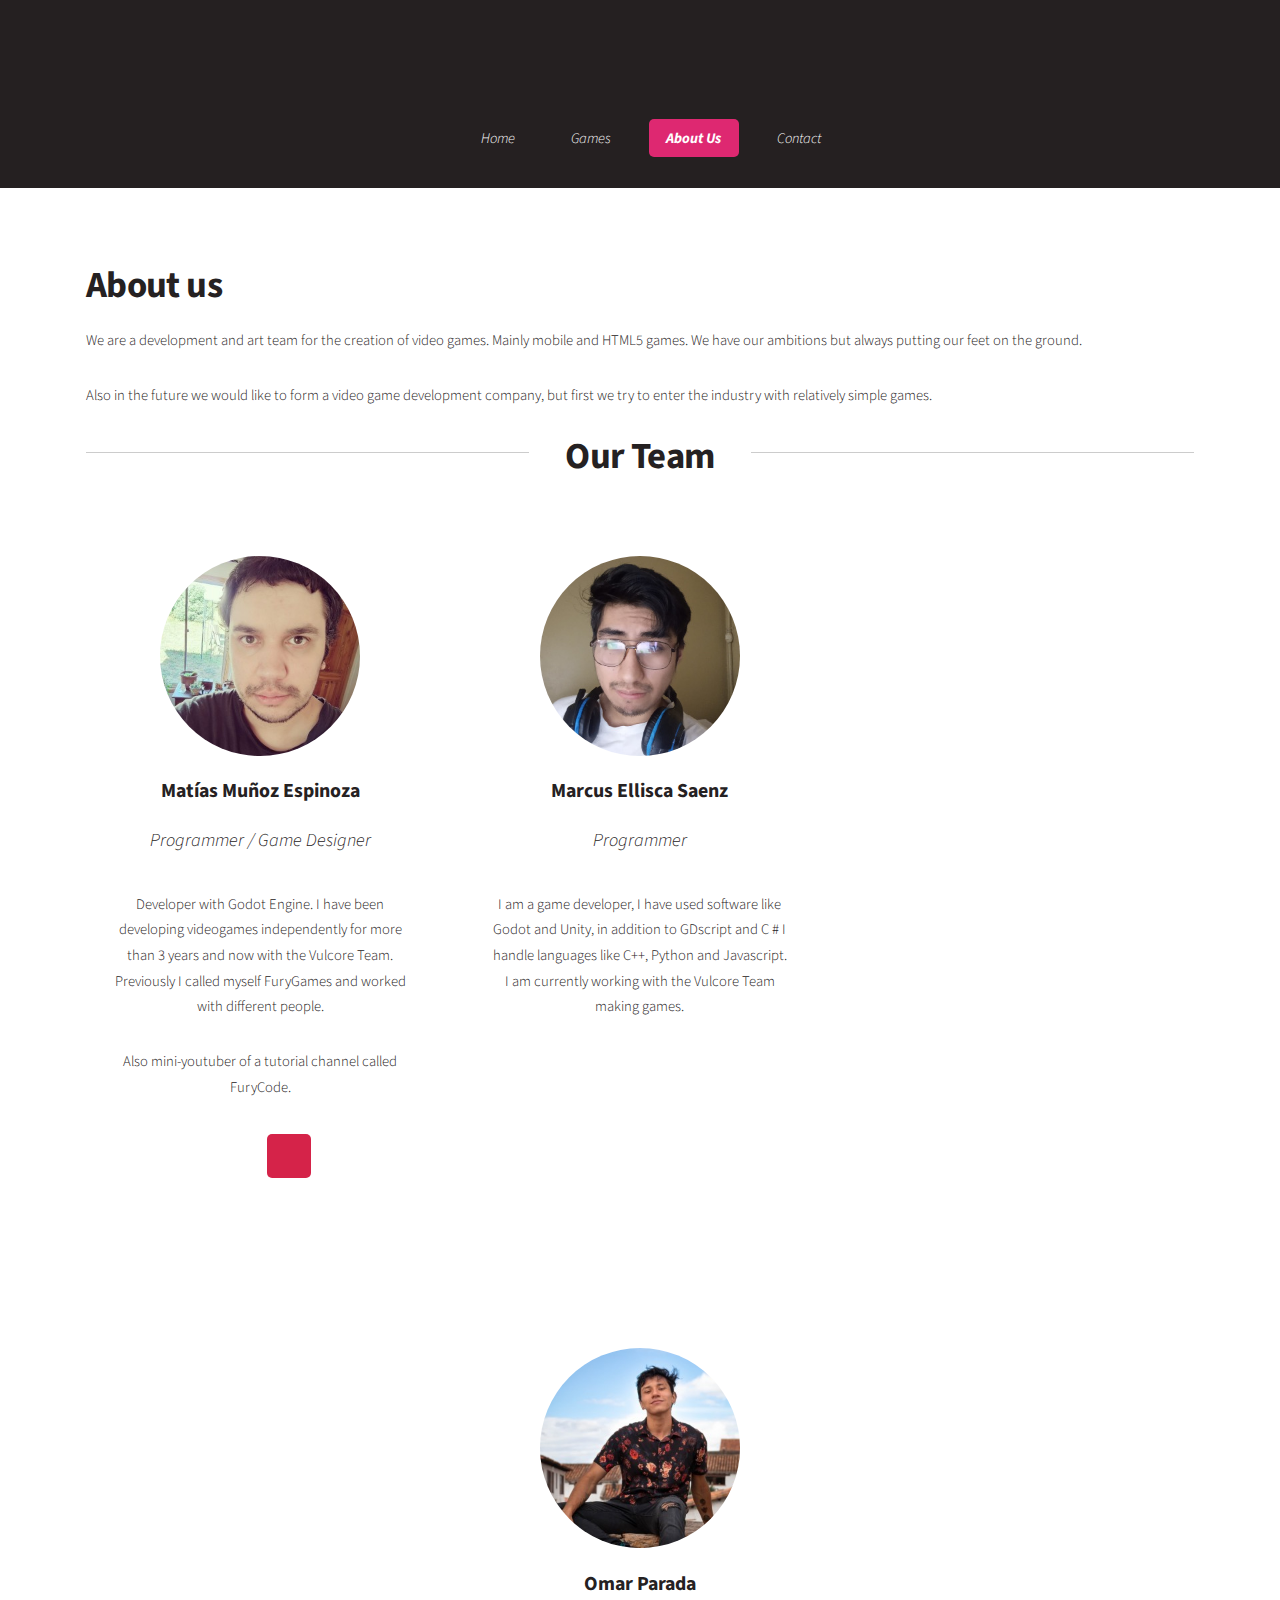
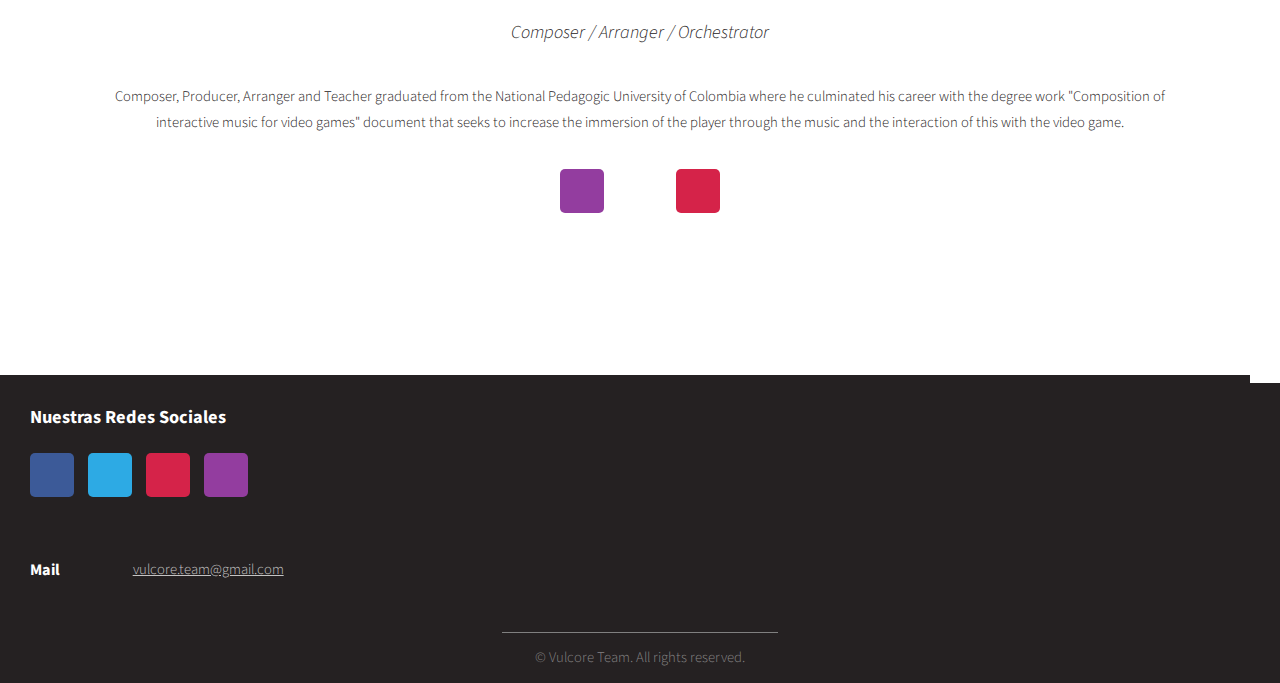
==== commit dfbe6a14: "Changes in about" ====
--- a/about.html
+++ b/about.html
@@ -85,40 +85,8 @@
 												</footer>
 											</section>
 										</div>
-										<div class="col-4 col-6-medium col-12-small">
-											<section class="box team">
-												<a href="#" class="featured"><img src="images/eduardo.jpg" alt="" /></a>
-												<header>
-													<h3>Eduardo Varas San Martin</h3>
-													<p>Art / Game Designer</p>
-												</header>
-												<p>Known as Vassink, I have worked as an illustrator on various projects, from card games to skateboards. Im currently the art director in Vulcore Team and also designing my own games.</p>
-												<footer>
-													<ul class="social">
-														<li><a class="icon brands fa-facebook-f" href="https://www.facebook.com/vassinkArt/"><span class="label">Facebook</span></a></li>
-														<li><a class="icon brands fa-twitter" href="https://twitter.com/vassink_"><span class="label">Twitter</span></a></li>
-													</ul>
-												</footer>
-											</section>
-										</div>
-											<div class="col-4 col-6-medium col-12-small">
-												<section class="box team">
-													<a href="#" class="featured"><img src="images/marcelo.jpg" alt="" /></a>
-													<header>
-														<h3>Marcelo Negrier Vega</h3>
-														<p>3D Artist / Programmer / Game Designer</p>
-													</header>
-													<p>I have worked in 3D Assets of video game for more than 4 years, also work on narrative design, and currently learning programming while we do video game development with the Vulcore Team.</p>
-													<footer>
-														<ul class="social">
-															<li><a class="sketchfab" href="https://sketchfab.com/Reirgen"><span class="label"></span></a></li>
-															<li><a class="artstation" href="https://www.artstation.com/strell"><span class="label"></span></a></li>
-															<li><a class="icon brands fa-linkedin-in" href="https://www.linkedin.com/in/marcelonegrier/"><span class="label">LinkedIn</span></a></li>
-														</ul>
-													</footer>
-												</section>
-											</div>
-                                            <div class="col-4 col-6-medium col-12-small">
+										<div>
+                                        	<div class="col-4 col-6-medium col-12-small">
                                                 <section class="box team">
                                                     <a href="#" class="featured"><img src="images/omar-parada.jpg" alt="Omar Parada" /></a>
                                                     <header>
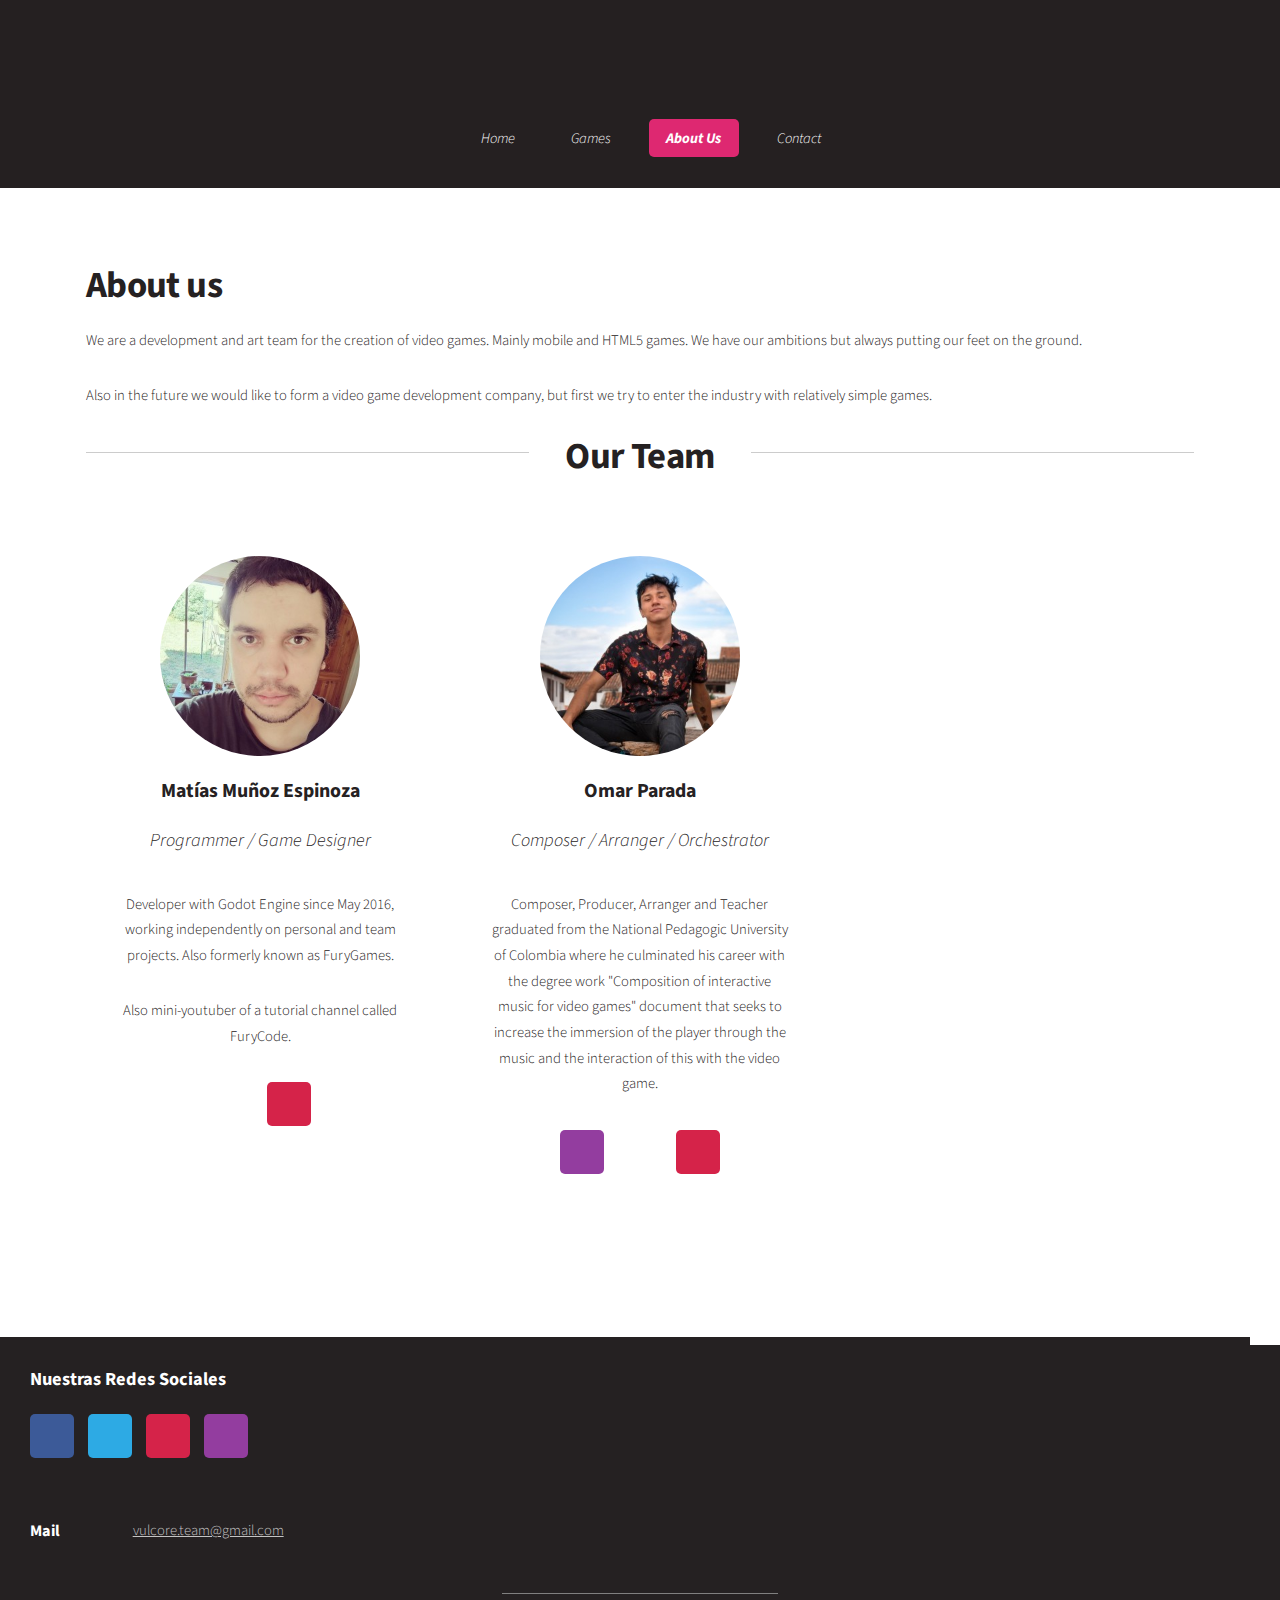
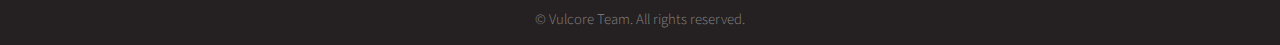
==== commit 4094f66e: "Cambiando descripción Matías" ====
--- a/about.html
+++ b/about.html
@@ -60,7 +60,7 @@
 													<h3>Matías Muñoz Espinoza</h3>
 													<p>Programmer / Game Designer</p>
 												</header>
-												<p>Developer with Godot Engine. I have been developing videogames independently for more than 3 years and now with the Vulcore Team. Previously I called myself FuryGames and worked with different people.</p>
+												<p>Developer with Godot Engine since May 2016, working independently on personal and team projects. Also formerly known as FuryGames.</p>
 												<p>Also mini-youtuber of a tutorial channel called FuryCode.</p>
 												<footer>
 													<ul class="social">
@@ -70,40 +70,24 @@
 												</footer>
 											</section>
 										</div>
-										<div class="col-4 col-6-medium col-12-small">
-											<section class="box team">
-												<a href="#" class="featured"><img src="images/marcus.jpg" alt="" /></a>
-												<header>
-													<h3>Marcus Ellisca Saenz</h3>
-													<p>Programmer</p>
-												</header>
-												<p>I am a game developer, I have used software like Godot and Unity, in addition to GDscript and C # I handle languages ​​like C++, Python and Javascript. I am currently working with the Vulcore Team making games.</p>
-												<footer>
-													<ul class="social">
-														<li><a class="itch" href="https://mkzuo.itch.io/"><span class="label"></span></a></li>
-													</ul>
-												</footer>
-											</section>
-										</div>
-										<div>
-                                        	<div class="col-4 col-6-medium col-12-small">
-                                                <section class="box team">
-                                                    <a href="#" class="featured"><img src="images/omar-parada.jpg" alt="Omar Parada" /></a>
-                                                    <header>
-                                                        <h3>Omar Parada</h3>
-                                                        <p>Composer / Arranger / Orchestrator</p>
-                                                    </header>
-                                                    <p>Composer, Producer, Arranger and Teacher graduated from the National Pedagogic University of Colombia where he culminated his career with the degree work "Composition of interactive music for video games" document that seeks to increase the immersion of the player through the music and the interaction of this with the video game.</p>
-                                                    <footer>
-                                                        <ul class="social">
-                                                            <li><a class="icon brands fa-instagram" href="https://www.instagram.com/omar__parada/"><span class="label"></span></a></li>
-                                                            <li><a href="https://www.twitch.tv/omar__parada"><i class="fab fa-twitch" style="font-size: 3em;"></i></a></li>
-                                                            <li><a class="icon brands fa-youtube" href="https://youtube.com/c/OmarParadasilva"><span class="label">Youtube</span></a></li>
-                                                        </ul>
-                                                    </footer>
-                                                </section>
-                                            </div>
+                                        <div class="col-4 col-6-medium col-12-small">
+                                            <section class="box team">
+                                                <a href="#" class="featured"><img src="images/omar-parada.jpg" alt="Omar Parada" /></a>
+                                                <header>
+                                                    <h3>Omar Parada</h3>
+                                                    <p>Composer / Arranger / Orchestrator</p>
+                                                </header>
+                                                <p>Composer, Producer, Arranger and Teacher graduated from the National Pedagogic University of Colombia where he culminated his career with the degree work "Composition of interactive music for video games" document that seeks to increase the immersion of the player through the music and the interaction of this with the video game.</p>
+                                                <footer>
+                                                    <ul class="social">
+                                                        <li><a class="icon brands fa-instagram" href="https://www.instagram.com/omar__parada/"><span class="label"></span></a></li>
+                                                        <li><a href="https://www.twitch.tv/omar__parada"><i class="fab fa-twitch" style="font-size: 3em;"></i></a></li>
+                                                        <li><a class="icon brands fa-youtube" href="https://youtube.com/c/OmarParadasilva"><span class="label">Youtube</span></a></li>
+                                                    </ul>
+                                                </footer>
+                                            </section>
                                         </div>
+									</div>
 									<!--<header class="major">
 										<h2>Our Colaborators</h2>
 									</header>-->
@@ -144,7 +128,6 @@
 											<li>&copy; Vulcore Team. All rights reserved.</li>
 										</ul>
 									</div>
-
 							</div>
 						</div>
 					</div>
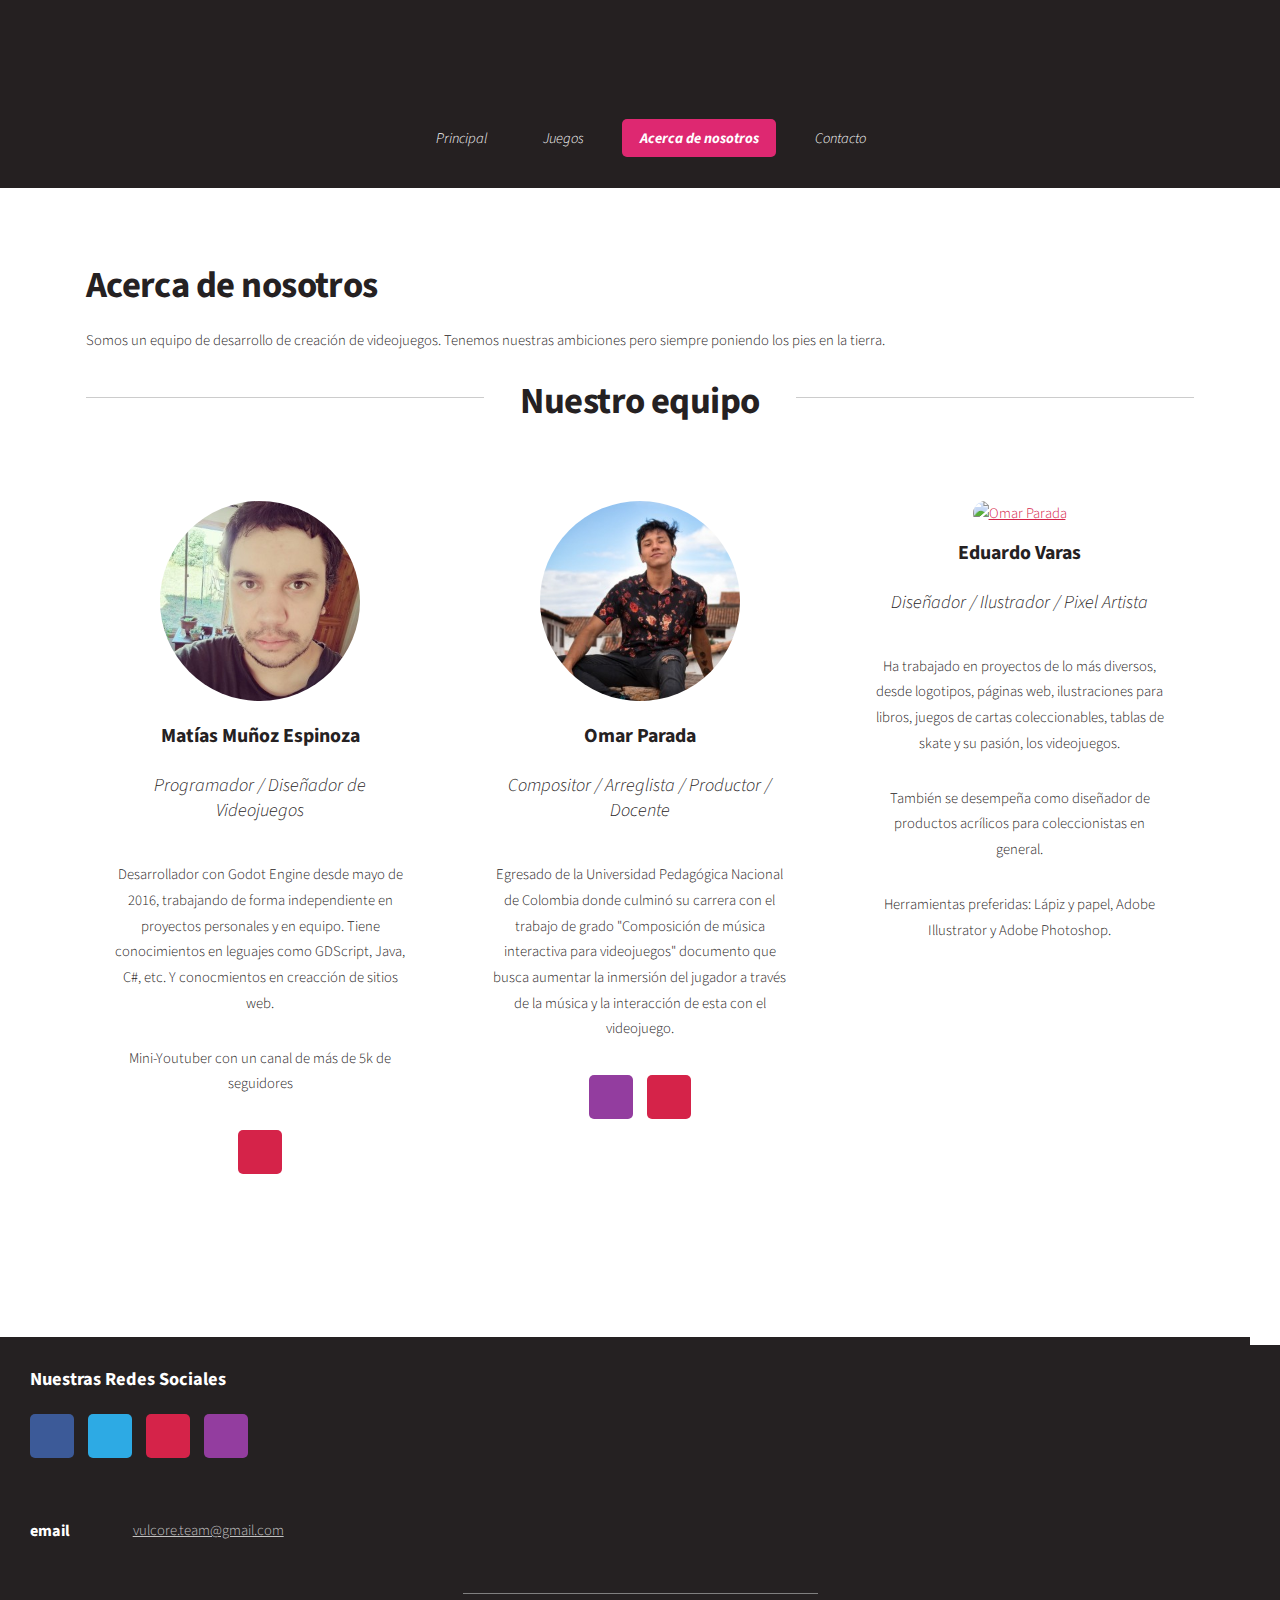
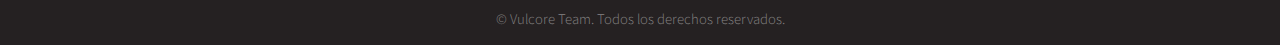
==== commit 9d4a7d84: "Algunos mini-cambios en la web" ====
--- a/about.html
+++ b/about.html
@@ -1,7 +1,7 @@
 <!DOCTYPE HTML>
 <html>
 	<head>
-		<title>About us Vulcore Team</title>
+		<title>Acerca de Vulcore Team</title>
 		<meta charset="utf-8" />
 		<meta name="viewport" content="width=device-width, initial-scale=1, user-scalable=no" />
 		<link rel="stylesheet" href="assets/css/main.css" />
@@ -19,17 +19,17 @@
 					<!-- Nav -->
 						<nav id="nav">
 							<ul>
-								<li><a href="index.html">Home</a></li>
+								<li><a href="index.html">Principal</a></li>
 								<li>
-									<a href="#">Games</a>
+									<a href="#">Juegos</a>
 									<ul>
 										<li><a href="https://vulcoreteam.itch.io/gateguards">Gateguards (2020)</a></li>
 										<li><a href="https://vulcoreteam.itch.io/crazy-crabs">Crazy Crabs (2020)</a></li>
 										<li><a href="https://vulcoreteam.itch.io/the-missing-key">The Missing Key (2021)</a></li>
 									</ul>
 								</li>
-								<li class="current"><a href="about.html">About Us</a></li>
-								<li><a href="contact.html">Contact</a></li>
+								<li class="current"><a href="about.html">Acerca de nosotros</a></li>
+								<li><a href="contact.html">Contacto</a></li>
 							</ul>
 						</nav>
 				</section>
@@ -42,15 +42,14 @@
 							<!-- Content -->
 							<article class="box post">
 								<header>
-									<h2>About us</h2>
+									<h2>Acerca de nosotros</h2>
 								</header>
-								<p>We are a development and art team for the creation of video games. Mainly mobile and HTML5 games. We have our ambitions but always putting our feet on the ground.</p>
-								<p>Also in the future we would like to form a video game development company, but first we try to enter the industry with relatively simple games.</p>
+								<p>Somos un equipo de desarrollo de creación de videojuegos. Tenemos nuestras ambiciones pero siempre poniendo los pies en la tierra.</p>
 
 								<!-- Team -->
 								<section id="team">
 									<header class="major">
-										<h2>Our Team</h2>
+										<h2>Nuestro equipo</h2>
 									</header>
 									<div class="row">
 										<div class="col-4 col-6-medium col-12-small">
@@ -58,14 +57,14 @@
 												<a href="#" class="featured"><img src="images/matias.jpg" alt="" /></a>
 												<header>
 													<h3>Matías Muñoz Espinoza</h3>
-													<p>Programmer / Game Designer</p>
+													<p>Programador / Diseñador de Videojuegos</p>
 												</header>
-												<p>Developer with Godot Engine since May 2016, working independently on personal and team projects. Also formerly known as FuryGames.</p>
-												<p>Also mini-youtuber of a tutorial channel called FuryCode.</p>
+												<p>Desarrollador con Godot Engine desde mayo de 2016, trabajando de forma independiente en proyectos personales y en equipo. Tiene conocimientos en leguajes como GDScript, Java, C#, etc. Y conocmientos en creacción de sitios web.</p>
+												<p>Mini-Youtuber con un canal de más de 5k de seguidores</p>
 												<footer>
 													<ul class="social">
-														<li><a class="itch" href="https://furygames.itch.io/"><span class="label"></span></a></li>
-														<li><a class="icon brands fa-youtube" href="https://www.youtube.com/channel/UCSQ1hjr0lhdMrqIXuoMk_UA"><span class="label">Youtube</span></a></li>
+														<li><a class="icon brands fa-youtube" href="https://www.youtube.com/@FuryCode"><span class="label">Youtube</span></a></li>
+														<!--<li><a class="icon brands fa-linkedin" href="https://www.linkedin.com/in/furycode"><span class="label">LinkedIn</span></a></li>-->
 													</ul>
 												</footer>
 											</section>
@@ -75,16 +74,35 @@
                                                 <a href="#" class="featured"><img src="images/omar-parada.jpg" alt="Omar Parada" /></a>
                                                 <header>
                                                     <h3>Omar Parada</h3>
-                                                    <p>Composer / Arranger / Orchestrator</p>
+                                                    <p>Compositor / Arreglista / Productor / Docente</p>
                                                 </header>
-                                                <p>Composer, Producer, Arranger and Teacher graduated from the National Pedagogic University of Colombia where he culminated his career with the degree work "Composition of interactive music for video games" document that seeks to increase the immersion of the player through the music and the interaction of this with the video game.</p>
+                                                <p>Egresado de la Universidad Pedagógica Nacional de Colombia donde culminó su carrera con el trabajo de grado "Composición de música interactiva para videojuegos" documento que busca aumentar la inmersión del jugador a través de la música y la interacción de esta con el videojuego.</p>
                                                 <footer>
+                                                    <ul class="social">
+                                                        <li><a class="icon brands fa-instagram" href="https://www.instagram.com/omar__parada/"><span class="label"></span></a></li>
+                                                        <!--<li><a href="https://www.twitch.tv/omar__parada"><i class="fab fa-twitch" style="font-size: 3em;"></i></a></li>-->
+                                                        <li><a class="icon brands fa-youtube" href="https://youtube.com/c/OmarParadasilva"><span class="label">Youtube</span></a></li>
+                                                    </ul>
+                                                </footer>
+                                            </section>
+                                        </div>
+                                        <div class="col-4 col-6-medium col-12-small">
+                                            <section class="box team">
+                                                <a href="#" class="featured"><img src="images/eduardo-varas.png" alt="Omar Parada" /></a>
+                                                <header>
+                                                    <h3>Eduardo Varas</h3>
+                                                    <p>Diseñador / Ilustrador / Pixel Artista</p>
+                                                </header>
+                                                <p>Ha trabajado en proyectos de lo más diversos, desde logotipos, páginas web, ilustraciones para libros, juegos de cartas coleccionables, tablas de skate y su pasión, los videojuegos.</p>
+                                                <p>También se desempeña como diseñador de productos acrílicos para coleccionistas en general.</p>
+												<p>Herramientas preferidas: Lápiz y papel, Adobe Illustrator y Adobe Photoshop.</p>
+												<!-- <footer>
                                                     <ul class="social">
                                                         <li><a class="icon brands fa-instagram" href="https://www.instagram.com/omar__parada/"><span class="label"></span></a></li>
                                                         <li><a href="https://www.twitch.tv/omar__parada"><i class="fab fa-twitch" style="font-size: 3em;"></i></a></li>
                                                         <li><a class="icon brands fa-youtube" href="https://youtube.com/c/OmarParadasilva"><span class="label">Youtube</span></a></li>
                                                     </ul>
-                                                </footer>
+                                                </footer> -->
                                             </section>
                                         </div>
 									</div>
@@ -107,15 +125,16 @@
 										<h2>Nuestras Redes Sociales</h2>
 									</header>
 									<ul class="social">
-										<li><a class="icon brands fa-facebook-f" href="https://www.facebook.com/VulcoreTeam/"><span class="label">Facebook</span></a></li>
+										<li><a class="icon brands fa-facebook-f" href="https://www.facebook.com/VulcoreTeam"><span class="label">Facebook</span></a></li>
 										<li><a class="icon brands fa-twitter" href="https://twitter.com/Vulcore_Team"><span class="label">Twitter</span></a></li>
-										<li><a class="icon brands fa-youtube" href="https://www.youtube.com/channel/UC_HPKXx9qZYIV3cTDqmwYTA/videos"><span class="label">Youtube</span></a></li>
-										<li><a class="icon brands fa-instagram" href="https://www.instagram.com/vulcore/"><span class="label">Instagram</span></a></li>
-										<li><a class="icon brands fa-github" href="https://github.com/TheVulcoreTeam/"><span class="label">Github</span></a></li>
+										<li><a class="icon brands fa-youtube" href="https://www.youtube.com/@VulcoreTeam"><span class="label">Youtube</span></a></li>
+										<li><a class="icon brands fa-instagram" href="https://www.instagram.com/vulcoreteam"><span class="label">Instagram</span></a></li>
+										<li><a class="icon brands fa-github" href="https://github.com/TheVulcoreTeam"><span class="label">Github</span></a></li>
+										<li><a class="icon brands fa-linkedin" href="https://www.linkedin.com/company/vulcoreteam/"><span class="label">Linkedin</span></a></li>
 									</ul>
 									<ul class="contact">
 										<li>
-											<h3>Mail</h3>
+											<h3>email</h3>
 											<p><a href="#">vulcore.team@gmail.com</a></p>
 										</li>
 									</ul>
@@ -123,11 +142,11 @@
 							</div>
 							<div class="col-12">
 								<!-- Copyright -->
-									<div id="copyright">
-										<ul class="links">
-											<li>&copy; Vulcore Team. All rights reserved.</li>
-										</ul>
-									</div>
+								<div id="copyright">
+									<ul class="links">
+										<li>&copy; Vulcore Team. Todos los derechos reservados.</li>
+									</ul>
+								</div>
 							</div>
 						</div>
 					</div>
@@ -142,6 +161,5 @@
 			<script src="assets/js/breakpoints.min.js"></script>
 			<script src="assets/js/util.js"></script>
 			<script src="assets/js/main.js"></script>
-
 	</body>
 </html>
